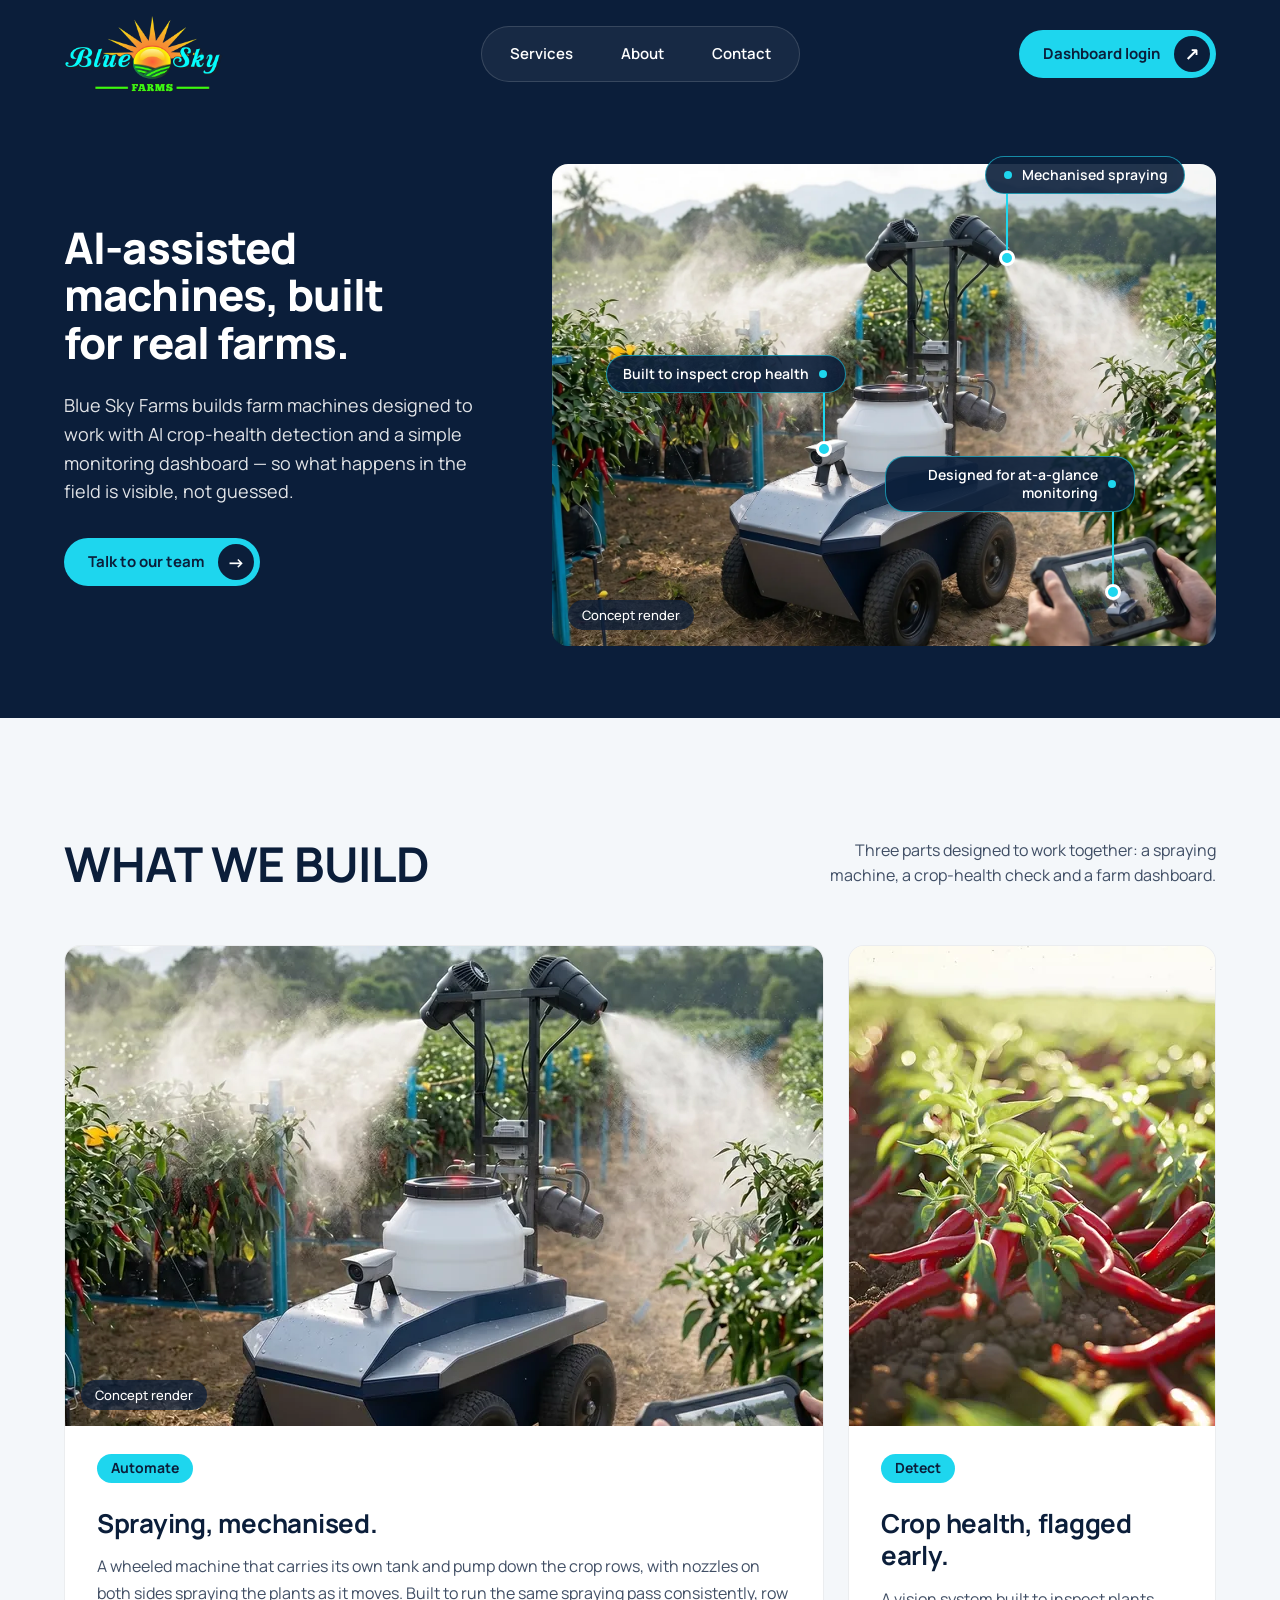
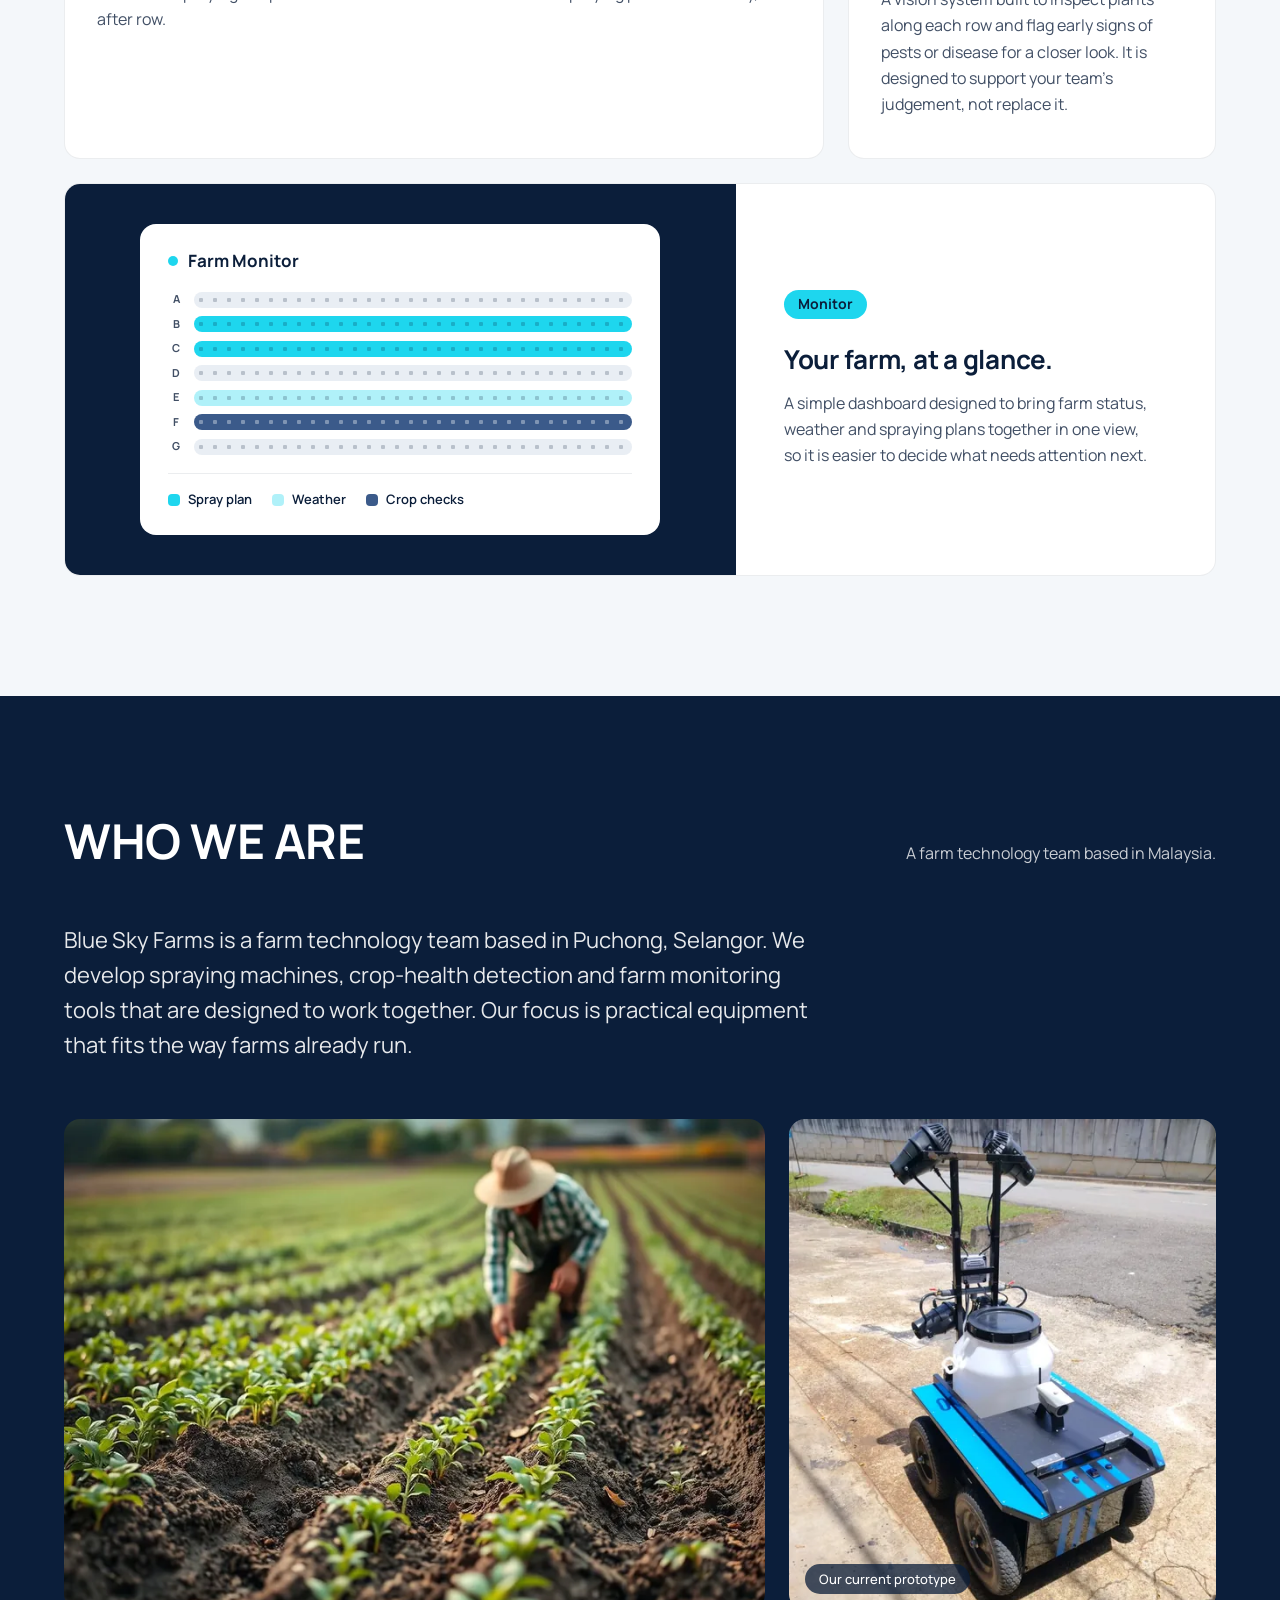
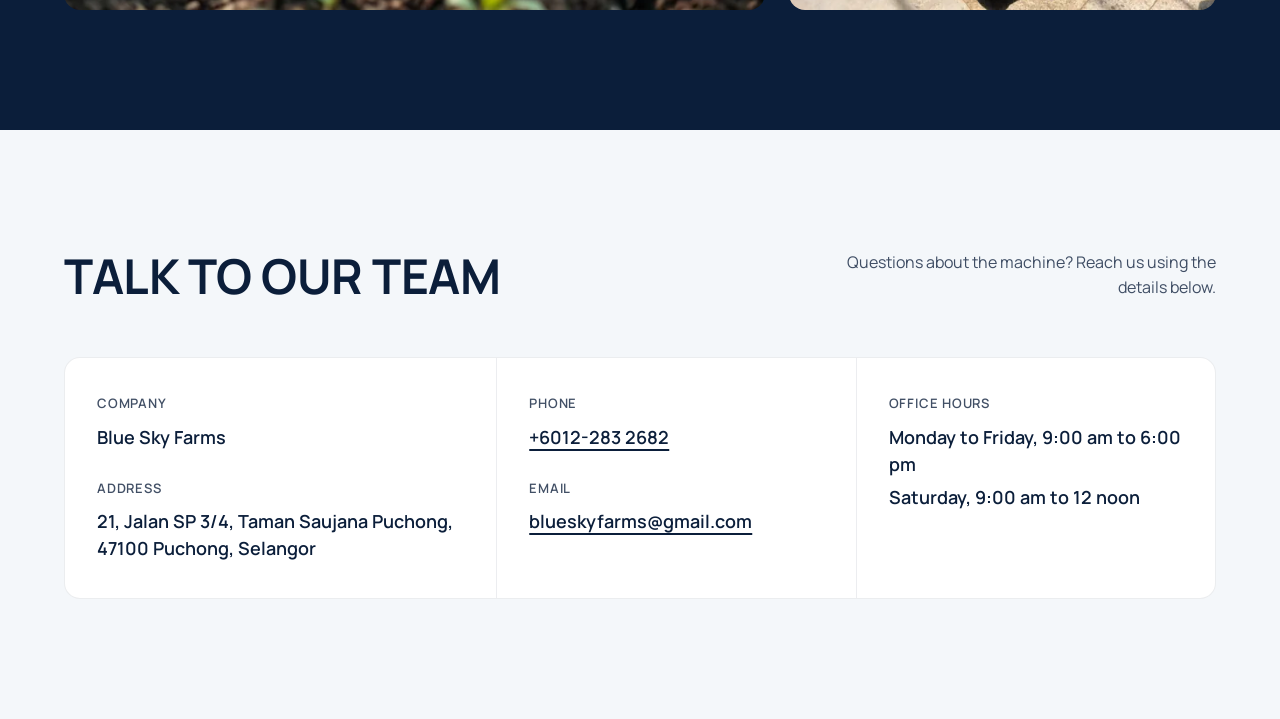
==== index.html @ a6cf4df2 "Blue Sky Farms landing page: public launch build (PRD v2.2) Plain HTML + CSS site with the wheeled-m" ====
<!DOCTYPE html>
<html lang="en">
<head>
  <meta charset="utf-8">
  <meta name="viewport" content="width=device-width, initial-scale=1">
  <title>Blue Sky Farms — AI-assisted machines, built for real farms</title>
  <meta name="description" content="Blue Sky Farms builds AI-assisted spraying machines for farms, designed to work with crop-health detection and a simple monitoring dashboard.">

  <!-- Share preview (Open Graph) -->
  <meta property="og:type" content="website">
  <meta property="og:site_name" content="Blue Sky Farms">
  <meta property="og:title" content="Blue Sky Farms — AI-assisted machines, built for real farms">
  <meta property="og:description" content="Blue Sky Farms builds AI-assisted spraying machines for farms, designed to work with crop-health detection and a simple monitoring dashboard.">
  <meta property="og:url" content="https://blueskyfarm.site/">
  <meta property="og:image" content="https://blueskyfarm.site/assets/og-image.jpg">
  <meta property="og:image:width" content="1200">
  <meta property="og:image:height" content="630">
  <meta property="og:image:alt" content="Concept render of the Blue Sky Farms wheeled sprayer misting rows of chilli plants">
  <meta name="twitter:card" content="summary_large_image">

  <!-- Favicon: the logo's sun mark -->
  <link rel="icon" href="assets/favicon.ico" sizes="any">
  <link rel="icon" href="assets/favicon-48.png" type="image/png" sizes="48x48">
  <link rel="apple-touch-icon" href="assets/apple-touch-icon.png">

  <link rel="preconnect" href="https://fonts.googleapis.com">
  <link rel="preconnect" href="https://fonts.gstatic.com" crossorigin>
  <link rel="stylesheet" href="https://fonts.googleapis.com/css2?family=Manrope:wght@400;500;600;700;800&amp;display=swap">
  <link rel="stylesheet" href="styles.css">
</head>
<body>

  <!-- M1: Navigation -->
  <header class="band band--navy site-header">
    <nav class="canvas nav" aria-label="Main">
      <img class="nav__logo" src="assets/logo.png" alt="Blue Sky Farms" width="490" height="240">
      <ul class="nav__links">
        <li><a class="nav__link" href="#services">Services</a></li>
        <li><a class="nav__link" href="#about">About</a></li>
        <li><a class="nav__link" href="#contact">Contact</a></li>
      </ul>
      <a class="cta" href="https://edu-farm-theta.vercel.app/login" target="_blank" rel="noopener">Dashboard login <span class="cta__arrow" aria-hidden="true">↗</span></a>
    </nav>
  </header>

  <main>

    <!-- M2: Hero -->
    <section class="band band--navy hero" id="hero" aria-labelledby="hero-title">
      <div class="canvas hero__grid">
        <div class="hero__copy">
          <h1 class="hero__title" id="hero-title">AI-assisted machines, built for real farms.</h1>
          <p class="hero__sub">Blue Sky Farms builds farm machines designed to work with AI crop-health detection and a simple monitoring dashboard — so what happens in the field is visible, not guessed.</p>
          <a class="cta" href="#contact">Talk to our team <span class="cta__arrow" aria-hidden="true">→</span></a>
        </div>

        <figure class="hero__media">
          <div class="hero__frame">
            <img class="hero__image" src="assets/hero.webp" alt="Concept render of our wheeled sprayer misting rows of chilli plants, watched on a handheld tablet" width="1600" height="1161">
            <ul class="hotspots">
              <li class="hotspot hotspot--spray"><span class="hotspot__dot" aria-hidden="true"></span><span class="hotspot__line" aria-hidden="true"></span><span class="hotspot__label">Mechanised spraying</span></li>
              <li class="hotspot hotspot--camera hotspot--end"><span class="hotspot__dot" aria-hidden="true"></span><span class="hotspot__line" aria-hidden="true"></span><span class="hotspot__label">Built to inspect crop health</span></li>
              <li class="hotspot hotspot--tablet hotspot--end"><span class="hotspot__dot" aria-hidden="true"></span><span class="hotspot__line" aria-hidden="true"></span><span class="hotspot__label">Designed for at-a-glance monitoring</span></li>
            </ul>
          </div>
          <figcaption class="tag hero__caption">Concept render</figcaption>
        </figure>
      </div>
    </section>

    <!-- M3: Services -->
    <section class="band band--light section" id="services" aria-labelledby="services-title">
      <div class="canvas">
        <div class="section__head">
          <h2 class="section__title" id="services-title">What we build</h2>
          <p class="section__desc">Three parts designed to work together: a spraying machine, a crop-health check and a farm dashboard.</p>
        </div>

        <ul class="pillars">
          <li class="pillar pillar--wide">
            <div class="pillar__media">
              <img src="assets/svc-automate.webp" alt="Concept render of the sprayer's fan misters spraying both sides of a chilli row" width="866" height="480">
              <p class="tag media__tag">Concept render</p>
            </div>
            <div class="pillar__text">
              <h3 class="pillar__name">Automate</h3>
              <p class="pillar__line">Spraying, mechanised.</p>
              <p class="pillar__body">A wheeled machine that carries its own tank and pump down the crop rows, with nozzles on both sides spraying the plants as it moves. Built to run the same spraying pass consistently, row after row.</p>
            </div>
          </li>
          <li class="pillar">
            <div class="pillar__media">
              <img src="assets/svc-detect.webp" alt="Ripe red chillies on plants in the field" width="420" height="480">
            </div>
            <div class="pillar__text">
              <h3 class="pillar__name">Detect</h3>
              <p class="pillar__line">Crop health, flagged early.</p>
              <p class="pillar__body">A vision system built to inspect plants along each row and flag early signs of pests or disease for a closer look. It is designed to support your team's judgement, not replace it.</p>
            </div>
          </li>
          <li class="pillar pillar--full">
            <div class="pillar__media pillar__media--monitor" role="img" aria-label="Farm Monitor field map illustration: crop rows marked for spray plan, weather and crop checks">
              <div class="field" aria-hidden="true">
                <p class="field__title">Farm Monitor</p>
                <ul class="field__rows">
                  <li class="field__row"><span class="field__letter">A</span><span class="field__bed"></span></li>
                  <li class="field__row field__row--spray"><span class="field__letter">B</span><span class="field__bed"></span></li>
                  <li class="field__row field__row--spray"><span class="field__letter">C</span><span class="field__bed"></span></li>
                  <li class="field__row"><span class="field__letter">D</span><span class="field__bed"></span></li>
                  <li class="field__row field__row--weather"><span class="field__letter">E</span><span class="field__bed"></span></li>
                  <li class="field__row field__row--checks"><span class="field__letter">F</span><span class="field__bed"></span></li>
                  <li class="field__row"><span class="field__letter">G</span><span class="field__bed"></span></li>
                </ul>
                <ul class="field__legend">
                  <li class="field__key field__key--spray">Spray plan</li>
                  <li class="field__key field__key--weather">Weather</li>
                  <li class="field__key field__key--checks">Crop checks</li>
                </ul>
              </div>
            </div>
            <div class="pillar__text">
              <h3 class="pillar__name">Monitor</h3>
              <p class="pillar__line">Your farm, at a glance.</p>
              <p class="pillar__body">A simple dashboard designed to bring farm status, weather and spraying plans together in one view, so it is easier to decide what needs attention next.</p>
            </div>
          </li>
        </ul>

        <!-- M10: Video row. Stays hidden until Farmotic's written OK (PRD §9) -->
        <section class="inaction" id="in-action" aria-labelledby="in-action-title" hidden>
          <div class="inaction__text">
            <h2 class="inaction__title" id="in-action-title">See it in action</h2>
            <p class="inaction__desc">Our machine at work in the field.</p>
            <p class="inaction__credit">Footage: Blue Sky Farms × Farmotic</p>
          </div>
          <div class="inaction__media">
            <video class="inaction__video" autoplay muted loop playsinline preload="metadata" poster="assets/in-action-poster.webp" width="720" height="900" aria-label="Our wheeled sprayer driving down a ginger row under shade netting, misters running">
              <source src="assets/in-action.mp4" type="video/mp4">
            </video>
            <img class="inaction__poster" src="assets/in-action-poster.webp" alt="Our wheeled sprayer in a ginger row under shade netting" width="720" height="900">
          </div>
        </section>
      </div>
    </section>

    <!-- M4: About -->
    <section class="band band--navy section" id="about" aria-labelledby="about-title">
      <div class="canvas">
        <div class="section__head">
          <h2 class="section__title" id="about-title">Who we are</h2>
          <p class="section__desc">A farm technology team based in Malaysia.</p>
        </div>

        <p class="about__body">Blue Sky Farms is a farm technology team based in Puchong, Selangor. We develop spraying machines, crop-health detection and farm monitoring tools that are designed to work together. Our focus is practical equipment that fits the way farms already run.</p>

        <div class="about__pair">
          <figure class="about__media">
            <img src="assets/about-field.webp" alt="Farmer tending young seedlings in a field" width="800" height="560">
          </figure>
          <figure class="about__media">
            <img src="assets/about-prototype.webp" alt="Our current prototype: a wheeled sprayer with a white tank, fan misters and a deck camera" width="488" height="560">
            <figcaption class="tag media__tag">Our current prototype</figcaption>
          </figure>
        </div>
      </div>
    </section>

    <!-- M5: Contact (also the footer) -->
    <section class="band band--light section" id="contact" aria-labelledby="contact-title">
      <div class="canvas">
        <div class="section__head">
          <h2 class="section__title" id="contact-title">Talk to our team</h2>
          <p class="section__desc">Questions about the machine? Reach us using the details below.</p>
        </div>

        <address class="contact">
          <div class="contact__group">
            <div class="contact__item">
              <p class="contact__label">Company</p>
              <p class="contact__value">Blue Sky Farms</p>
            </div>
            <div class="contact__item">
              <p class="contact__label">Address</p>
              <p class="contact__value">21, Jalan SP 3/4, Taman Saujana Puchong, 47100 Puchong, Selangor</p>
            </div>
          </div>
          <div class="contact__group">
            <div class="contact__item">
              <p class="contact__label">Phone</p>
              <p class="contact__value"><a class="contact__link" href="tel:+60122832682">+6012-283 2682</a></p>
            </div>
            <div class="contact__item">
              <p class="contact__label">Email</p>
              <p class="contact__value"><a class="contact__link" href="mailto:blueskyfarms@gmail.com">blueskyfarms@gmail.com</a></p>
            </div>
          </div>
          <div class="contact__group">
            <div class="contact__item">
              <p class="contact__label">Office hours</p>
              <p class="contact__value">Monday to Friday, 9:00 am to 6:00 pm</p>
              <p class="contact__value">Saturday, 9:00 am to 12 noon</p>
            </div>
          </div>
        </address>
      </div>
    </section>

  </main>

</body>
</html>
---- styles.css ----
/* ---------- Tokens (PRD §4.4) ---------- */
:root {
  --navy: #0B1E3A;
  --accent: #1ED6EE;   /* fills, labels, CTA background only; never text on white */
  --light: #F4F7FA;
  --white: #FFFFFF;

  --canvas: 1440px;
  --gutter: 64px;
  --radius: 16px;
  --pill: 999px;

  --font: "Manrope", system-ui, sans-serif;
}

/* ---------- Base + canvas (M7: 1440 design, fluid below) ---------- */
*,
*::before,
*::after {
  box-sizing: border-box;
}

html {
  scroll-behavior: smooth;
}

body {
  margin: 0;
  background: var(--navy);
  color: var(--navy);
  font-family: var(--font);
  font-size: 16px;
  line-height: 1.5;
}

img {
  display: block;
}

/* Bands span the full window; .canvas holds content at 1440 */
.band {
  width: 100%;
}

.band--navy {
  background: var(--navy);
  color: var(--white);
}

.band--light {
  background: var(--light);
  color: var(--navy);
}

.canvas {
  width: 100%;
  max-width: var(--canvas);
  margin: 0 auto;
  padding: 0 var(--gutter);
}

:focus-visible {
  outline: 2px solid var(--accent);
  outline-offset: 3px;
}

/* ---------- M1: Navigation ---------- */
.nav {
  display: grid;
  grid-template-columns: 1fr auto 1fr;
  align-items: center;
  height: 108px;
}

.nav__logo {
  width: auto;
  height: 78px;
}

.nav .cta {
  justify-self: end;
}

.nav__links {
  display: flex;
  gap: 4px;
  margin: 0;
  padding: 6px;
  list-style: none;
  border: 1px solid rgba(255, 255, 255, 0.14);
  border-radius: var(--pill);
  background: rgba(255, 255, 255, 0.05);
}

.nav__link {
  display: block;
  padding: 10px 22px;
  border-radius: var(--pill);
  color: var(--white);
  font-size: 15px;
  font-weight: 600;
  text-decoration: none;
  text-underline-offset: 6px;
  text-decoration-thickness: 2px;
}

.nav__link:hover {
  background: rgba(255, 255, 255, 0.1);
  text-decoration-line: underline;
}

/* Pill CTA with arrow (shared by nav and hero) */
.cta {
  display: inline-flex;
  align-items: center;
  gap: 14px;
  padding: 6px 6px 6px 24px;
  border-radius: var(--pill);
  background: var(--accent);
  color: var(--navy);
  font-size: 15px;
  font-weight: 700;
  text-decoration: none;
}

.cta__arrow {
  display: grid;
  place-items: center;
  width: 36px;
  height: 36px;
  border-radius: var(--pill);
  background: var(--navy);
  color: var(--white);
  font-size: 18px;
  line-height: 1;
}

.cta:hover {
  background: var(--white);
}

/* ---------- M2: Hero ---------- */
.hero {
  padding: 56px 0 72px;
}

.hero__grid {
  display: grid;
  grid-template-columns: minmax(300px, 440px) minmax(0, 1fr);
  gap: 48px;
  align-items: center;
}

.hero__copy {
  max-width: 440px;
}

.hero__title {
  margin: 0;
  color: var(--white);
  font-size: clamp(36px, 3.4vw, 48px);
  font-weight: 800;
  line-height: 1.1;
  letter-spacing: -0.02em;
  text-wrap: balance;
}

.hero__sub {
  margin: 24px 0 32px;
  color: rgba(255, 255, 255, 0.88);
  font-size: 18px;
  line-height: 1.6;
}

.hero__media {
  position: relative;
  margin: 0;
}

/* The frame has the image's exact ratio, so hotspot percentages map onto
   the same point of the render at every width. */
.hero__frame {
  position: relative;
  aspect-ratio: 1600 / 1161;
  border-radius: var(--radius);
  background: var(--navy);
}

.hero__image {
  width: 100%;
  height: 100%;
  border-radius: var(--radius);
  object-fit: cover;
}

.hero__caption {
  position: absolute;
  bottom: 16px;
  left: 16px;
}

/* Callout labels. Each .hotspot box sits exactly on its part (percent of the
   frame); the line runs up from the dot and the label sits on top of it.
   Positions are tied to the current assets/hero.webp crop (BSF_prototype_image2.png
   cropped to 2304x1672). If the image or crop changes, re-measure them. */
.hotspots {
  margin: 0;
  padding: 0;
  list-style: none;
}

.hotspot {
  position: absolute;
  width: 0;
  height: 0;
  --len: 56px;
}

.hotspot--spray  { left: 68.5%; top: 19.6%; --len: 64px; }   /* right fan mister outlet */
.hotspot--camera { left: 41%;   top: 59.1%; }                /* deck camera */
.hotspot--tablet { left: 84.5%; top: 88.9%; --len: 80px; }   /* tablet in hand */

.hotspot__dot {
  position: absolute;
  top: -8px;
  left: -8px;
  width: 16px;
  height: 16px;
  border: 3px solid var(--white);
  border-radius: var(--pill);
  background: var(--accent);
}

.hotspot__line {
  position: absolute;
  bottom: 8px;
  left: -1px;
  width: 2px;
  height: calc(var(--len) - 8px);
  background: var(--accent);
}

.hotspot__label {
  position: absolute;
  bottom: var(--len);
  left: -22px;
  display: flex;
  align-items: center;
  gap: 10px;
  width: max-content;
  max-width: 250px;
  padding: 9px 16px 9px 18px;
  border: 1px solid rgba(30, 214, 238, 0.6);
  border-radius: 20px;
  background: rgba(11, 30, 58, 0.9);
  color: var(--white);
  font-size: 14px;
  font-weight: 600;
  line-height: 1.3;
}

.hotspot__label::before {   /* marker lines up with the connector */
  content: "";
  flex: none;
  width: 8px;
  height: 8px;
  border-radius: var(--pill);
  background: var(--accent);
}

/* Labels that sit to the left of their dot */
.hotspot--end .hotspot__label {
  left: auto;
  right: -22px;
  flex-direction: row-reverse;
  padding: 9px 18px 9px 16px;
  text-align: right;
}

/* Fluid range: below 1100px the two columns get too narrow for the labels,
   so the copy sits above a full-width image. (Mobile, <= 900px, is step 5.) */
@media (max-width: 1100px) {
  .hero__grid {
    grid-template-columns: minmax(0, 1fr);
    gap: 40px;
  }

  .hero__copy {
    max-width: 640px;
  }
}

/* "Concept render" tag: shared by the hero and every image showing the machine */
.tag {
  margin: 0;
  padding: 6px 14px;
  border-radius: var(--pill);
  background: rgba(11, 30, 58, 0.75);
  color: var(--white);
  font-size: 13px;
  font-weight: 500;
  line-height: 1.4;
}

.media__tag {
  position: absolute;
  bottom: 16px;
  left: 16px;
}

/* ---------- Section heading row (Paulvante rhythm) ---------- */
.section {
  padding: 120px 0;
}

.section__head {
  display: flex;
  align-items: flex-end;
  justify-content: space-between;
  gap: 64px;
  margin-bottom: 56px;
}

.section__title {
  margin: 0;
  font-size: 48px;
  font-weight: 700;
  line-height: 1.05;
  letter-spacing: -0.01em;
  text-transform: uppercase;
}

.section__desc {
  max-width: 400px;
  margin: 0;
  color: rgba(11, 30, 58, 0.78);
  font-size: 16px;
  line-height: 1.6;
  text-align: right;
}

/* ---------- M3: Services ---------- */
/* Bento (v1.3 §4.7): row 1 = Automate (2 of 3 columns) + Detect;
   row 2 = Monitor across the full width, schematic beside the text. */
.pillars {
  display: grid;
  grid-template-columns: repeat(3, minmax(0, 1fr));
  gap: 24px;
  margin: 0;
  padding: 0;
  list-style: none;
}

.pillar {
  display: flex;
  flex-direction: column;
  overflow: hidden;         /* media takes the card's top corners */
  border: 1px solid rgba(11, 30, 58, 0.08);
  border-radius: var(--radius);
  background: var(--white);
}

.pillar--wide {
  grid-column: span 2;
}

.pillar--full {
  grid-column: 1 / -1;
  display: grid;
  grid-template-columns: minmax(0, 7fr) minmax(0, 5fr);
}

.pillar__media {
  position: relative;
  height: 480px;
}

.pillar__media img {
  width: 100%;
  height: 100%;
  object-fit: cover;
}

.pillar__text {
  padding: 28px 32px 40px;
}

.pillar--full .pillar__text {
  align-self: center;
  max-width: 460px;
  padding: 48px;
}

/* ---------- Field-map schematic (v1.3 §4.6) ----------
   Top-down view of crop rows. Words: the title and the three legend labels
   only; row labels are letters. Colours: shades of accent and navy only. */
.pillar__media--monitor {
  display: grid;
  place-items: center;
  height: auto;
  min-height: 360px;
  padding: 40px;
  background: var(--navy);
}

.field {
  --spray: var(--accent);
  --weather: rgba(30, 214, 238, 0.35);
  --checks: #3B5A8A;           /* lighter shade of --navy */
  --bed: #E9EEF4;
  width: 100%;
  max-width: 520px;
  padding: 24px 28px 26px;
  border-radius: var(--radius);
  background: var(--white);
  color: var(--navy);
}

.field__title {
  display: flex;
  align-items: center;
  gap: 10px;
  margin: 0 0 18px;
  font-size: 17px;
  font-weight: 700;
}

.field__title::before {
  content: "";
  width: 10px;
  height: 10px;
  border-radius: var(--pill);
  background: var(--accent);
}

.field__rows {
  display: grid;
  gap: 8px;
  margin: 0;
  padding: 0;
  list-style: none;
}

.field__row {
  display: grid;
  grid-template-columns: 16px 1fr;
  align-items: center;
  gap: 10px;
}

.field__letter {
  color: rgba(11, 30, 58, 0.78);
  font-size: 11px;
  font-weight: 700;
  text-align: center;
}

/* A bed: a row of plants seen from above (dot texture), tinted by its legend colour */
.field__bed {
  height: 16px;
  border-radius: var(--pill);
  background:
    radial-gradient(circle, rgba(11, 30, 58, 0.22) 2px, transparent 2.5px) 0 50% / 14px 14px repeat-x,
    var(--bed);
}

.field__row--spray   .field__bed { background-color: var(--spray); }
.field__row--weather .field__bed { background-color: var(--weather); }
.field__row--checks  .field__bed { background-color: var(--checks); }
.field__row--checks  .field__bed { background-image: radial-gradient(circle, rgba(255, 255, 255, 0.35) 2px, transparent 2.5px); }

.field__legend {
  display: flex;
  flex-wrap: wrap;
  gap: 8px 20px;
  margin: 18px 0 0;
  padding: 16px 0 0;
  border-top: 1px solid rgba(11, 30, 58, 0.08);
  list-style: none;
  font-size: 13px;
  font-weight: 600;
}

.field__key {
  display: flex;
  align-items: center;
  gap: 8px;
}

.field__key::before {
  content: "";
  width: 12px;
  height: 12px;
  border-radius: 4px;
}

.field__key--spray::before   { background: var(--spray); }
.field__key--weather::before { background: var(--weather); }
.field__key--checks::before  { background: var(--checks); }

.pillar__name {             /* accent fill, navy text: never accent text on white */
  display: inline-block;
  margin: 0;
  padding: 6px 14px;
  border-radius: var(--pill);
  background: var(--accent);
  color: var(--navy);
  font-size: 14px;
  font-weight: 700;
  line-height: 1.2;
}

.pillar__line {
  margin: 24px 0 14px;
  color: var(--navy);
  font-size: 26px;
  font-weight: 700;
  line-height: 1.25;
  letter-spacing: -0.01em;
}

.pillar__body {
  margin: 0;
  color: rgba(11, 30, 58, 0.78);
  font-size: 16px;
  line-height: 1.65;
}

/* Section heading row on a navy band */
.band--navy .section__desc {
  color: rgba(255, 255, 255, 0.78);
}

/* ---------- M10: Video row (last row of the Services band) ----------
   The wrapper ships with the hidden attribute until Farmotic's written OK. */
[hidden] {
  display: none !important;
}

.inaction {
  display: grid;
  grid-template-columns: minmax(0, 5fr) minmax(0, 7fr);   /* mirrors the Monitor row */
  align-items: center;
  overflow: hidden;
  margin-top: 24px;
  border: 1px solid rgba(11, 30, 58, 0.08);
  border-radius: var(--radius);
  background: var(--white);
}

.inaction__text {
  max-width: 460px;
  padding: 48px;
}

.inaction__title {
  margin: 0;
  color: var(--navy);
  font-size: 36px;
  font-weight: 700;
  line-height: 1.1;
  letter-spacing: -0.01em;
  text-transform: uppercase;
}

.inaction__desc {
  margin: 16px 0 0;
  color: rgba(11, 30, 58, 0.78);
  font-size: 18px;
  line-height: 1.6;
}

.inaction__credit {
  margin: 12px 0 0;
  color: rgba(11, 30, 58, 0.78);
  font-size: 14px;
}

.inaction__media {
  display: grid;
  place-items: center;
  align-self: stretch;
  padding: 40px;
  background: var(--navy);
}

.inaction__video,
.inaction__poster {
  display: block;
  width: 100%;
  max-width: 360px;
  height: auto;
  aspect-ratio: 4 / 5;
  border-radius: var(--radius);
  object-fit: cover;
  background: var(--navy);
}

.inaction__poster {
  display: none;
}

/* Reduced motion: no moving video, show the still instead */
@media (prefers-reduced-motion: reduce) {
  .inaction__video  { display: none; }
  .inaction__poster { display: block; }
}

/* ---------- M4: About ---------- */
.about__body {
  max-width: 760px;
  margin: 0 0 56px;
  color: rgba(255, 255, 255, 0.9);
  font-size: 22px;
  line-height: 1.6;
}

.about__pair {
  display: grid;
  grid-template-columns: 800fr 488fr;
  gap: 24px;
}

.about__media {
  position: relative;
  margin: 0;
}

.about__media img {
  width: 100%;
  height: auto;
  aspect-ratio: auto 800 / 560;
  border-radius: var(--radius);
  object-fit: cover;
}

/* ---------- M5: Contact (also the footer) ---------- */
.contact {
  display: grid;
  grid-template-columns: minmax(0, 1.2fr) minmax(0, 1fr) minmax(0, 1fr);
  margin: 0;
  border: 1px solid rgba(11, 30, 58, 0.08);
  border-radius: var(--radius);
  background: var(--white);
  font-style: normal;
}

.contact__group {
  display: grid;
  align-content: start;
  gap: 28px;
  padding: 36px 32px;
}

.contact__group + .contact__group {
  border-left: 1px solid rgba(11, 30, 58, 0.08);
}

.contact__label {
  margin: 0 0 10px;
  color: rgba(11, 30, 58, 0.78);
  font-size: 13px;
  font-weight: 600;
  letter-spacing: 0.06em;
  text-transform: uppercase;
}

.contact__value {
  margin: 0;
  color: var(--navy);
  font-size: 18px;
  font-weight: 600;
  line-height: 1.5;
}

.contact__value + .contact__value {
  margin-top: 6px;
}

/* Always underlined so they read as links; no hover change (S1).
   Navy, not cyan: cyan is too faint on the light band. */
.contact__link {
  color: var(--navy);
  text-decoration: underline;
  text-decoration-color: var(--navy);
  text-decoration-thickness: 2px;
  text-underline-offset: 5px;
}

/* The global cyan focus ring disappears on the light band, so use navy here */
.contact__link:focus-visible {
  outline: 2px solid var(--navy);
  outline-offset: 4px;
  border-radius: 4px;
}

/* ---------- S4: Scroll reveal ----------
   CSS only, progressive enhancement. Nav and hero are never animated.
   Without scroll-timeline support, or with reduced motion on, none of this
   applies and everything is simply visible. The range ends at "entry 100%",
   i.e. once an element is fully on screen it is at full opacity, so content
   at the bottom of the page can't get stuck mid-fade. */
@supports (animation-timeline: view()) {
  @media (prefers-reduced-motion: no-preference) {
    .section__head,
    .pillar,
    .about__body,
    .about__media,
    .inaction,
    .contact {
      animation: reveal linear both;
      animation-timeline: view();
      animation-range: entry 0% entry 100%;
    }

    @keyframes reveal {
      from {
        opacity: 0;
        transform: translateY(24px);
      }
      to {
        opacity: 1;
        transform: none;
      }
    }
  }
}

/* ---------- M7: Mobile (<= 900px): single column ---------- */
@media (max-width: 900px) {
  :root {
    --gutter: 20px;
  }

  /* Nav: logo and CTA only (no hamburger, no JS) */
  .nav {
    grid-template-columns: auto auto;
    justify-content: space-between;
    height: 80px;
  }

  .nav__logo {
    height: 56px;
  }

  .nav__links {
    display: none;
  }

  .cta {
    min-height: 48px;
    font-size: 16px;
  }

  /* Hero: image -> H1 / subhead / CTA -> the three labels as a plain list.
     The figure and frame dissolve (display: contents) so their children can
     be reordered alongside the copy. */
  .hero {
    padding: 8px 0 56px;
  }

  .hero__grid {
    display: flex;
    flex-direction: column;
    gap: 0;
  }

  .hero__media,
  .hero__frame {
    display: contents;
  }

  .hero__image {
    order: 1;
    height: auto;
    aspect-ratio: 1600 / 1161;
  }

  .hero__caption {
    order: 2;
    position: relative;
    bottom: auto;
    left: auto;
    align-self: flex-start;
    margin: -44px 0 0 12px;     /* sits over the image's bottom-left corner */
  }

  .hero__copy {
    order: 3;
    max-width: none;
    margin-top: 32px;
  }

  .hero__title {
    font-size: 34px;
  }

  .hero__sub {
    margin: 16px 0 28px;
  }

  .hotspots {
    order: 4;
    display: grid;
    gap: 10px;
    margin-top: 32px;
  }

  .hotspot,
  .hotspot--end {
    position: static;
    width: auto;
    height: auto;
  }

  .hotspot__dot,
  .hotspot__line {
    display: none;
  }

  .hotspot__label,
  .hotspot--end .hotspot__label {
    position: static;
    flex-direction: row;
    width: auto;
    max-width: none;
    padding: 12px 16px;
    border-radius: 12px;
    font-size: 16px;
    text-align: left;
  }

  /* Section heads stack */
  .section {
    padding: 64px 0;
  }

  .section__head {
    flex-direction: column;
    align-items: flex-start;
    gap: 12px;
    margin-bottom: 32px;
  }

  .section__title {
    font-size: 34px;
  }

  .section__desc {
    max-width: none;
    text-align: left;
  }

  /* Services: Automate, Detect, Monitor, then the video row */
  .pillars {
    grid-template-columns: minmax(0, 1fr);
    gap: 20px;
  }

  .pillar--wide {
    grid-column: auto;
  }

  .pillar--full {
    grid-template-columns: minmax(0, 1fr);
  }

  .pillar__media {
    height: 260px;
  }

  .pillar__media--monitor {
    height: auto;
    min-height: 0;
    padding: 24px 20px;
  }

  .field {
    padding: 20px;
  }

  .pillar__text,
  .pillar--full .pillar__text {
    max-width: none;
    padding: 24px 24px 32px;
  }

  .pillar__line {
    font-size: 22px;
  }

  .inaction {
    grid-template-columns: minmax(0, 1fr);
    margin-top: 20px;
  }

  .inaction__text {
    max-width: none;
    padding: 28px 24px;
  }

  .inaction__title {
    font-size: 28px;
  }

  .inaction__credit {
    font-size: 16px;
  }

  .inaction__media {
    padding: 24px 20px;
  }

  /* About: pair stacks */
  .about__body {
    margin-bottom: 32px;
    font-size: 18px;
  }

  .about__pair {
    grid-template-columns: minmax(0, 1fr);
    gap: 20px;
  }

  /* Contact: one column; links are full 44px+ tap targets */
  .contact {
    grid-template-columns: minmax(0, 1fr);
  }

  .contact__group {
    gap: 24px;
    padding: 28px 24px;
  }

  .contact__group + .contact__group {
    border-top: 1px solid rgba(11, 30, 58, 0.08);
    border-left: 0;
  }

  .contact__link {
    display: inline-flex;
    align-items: center;
    min-height: 44px;
  }
}
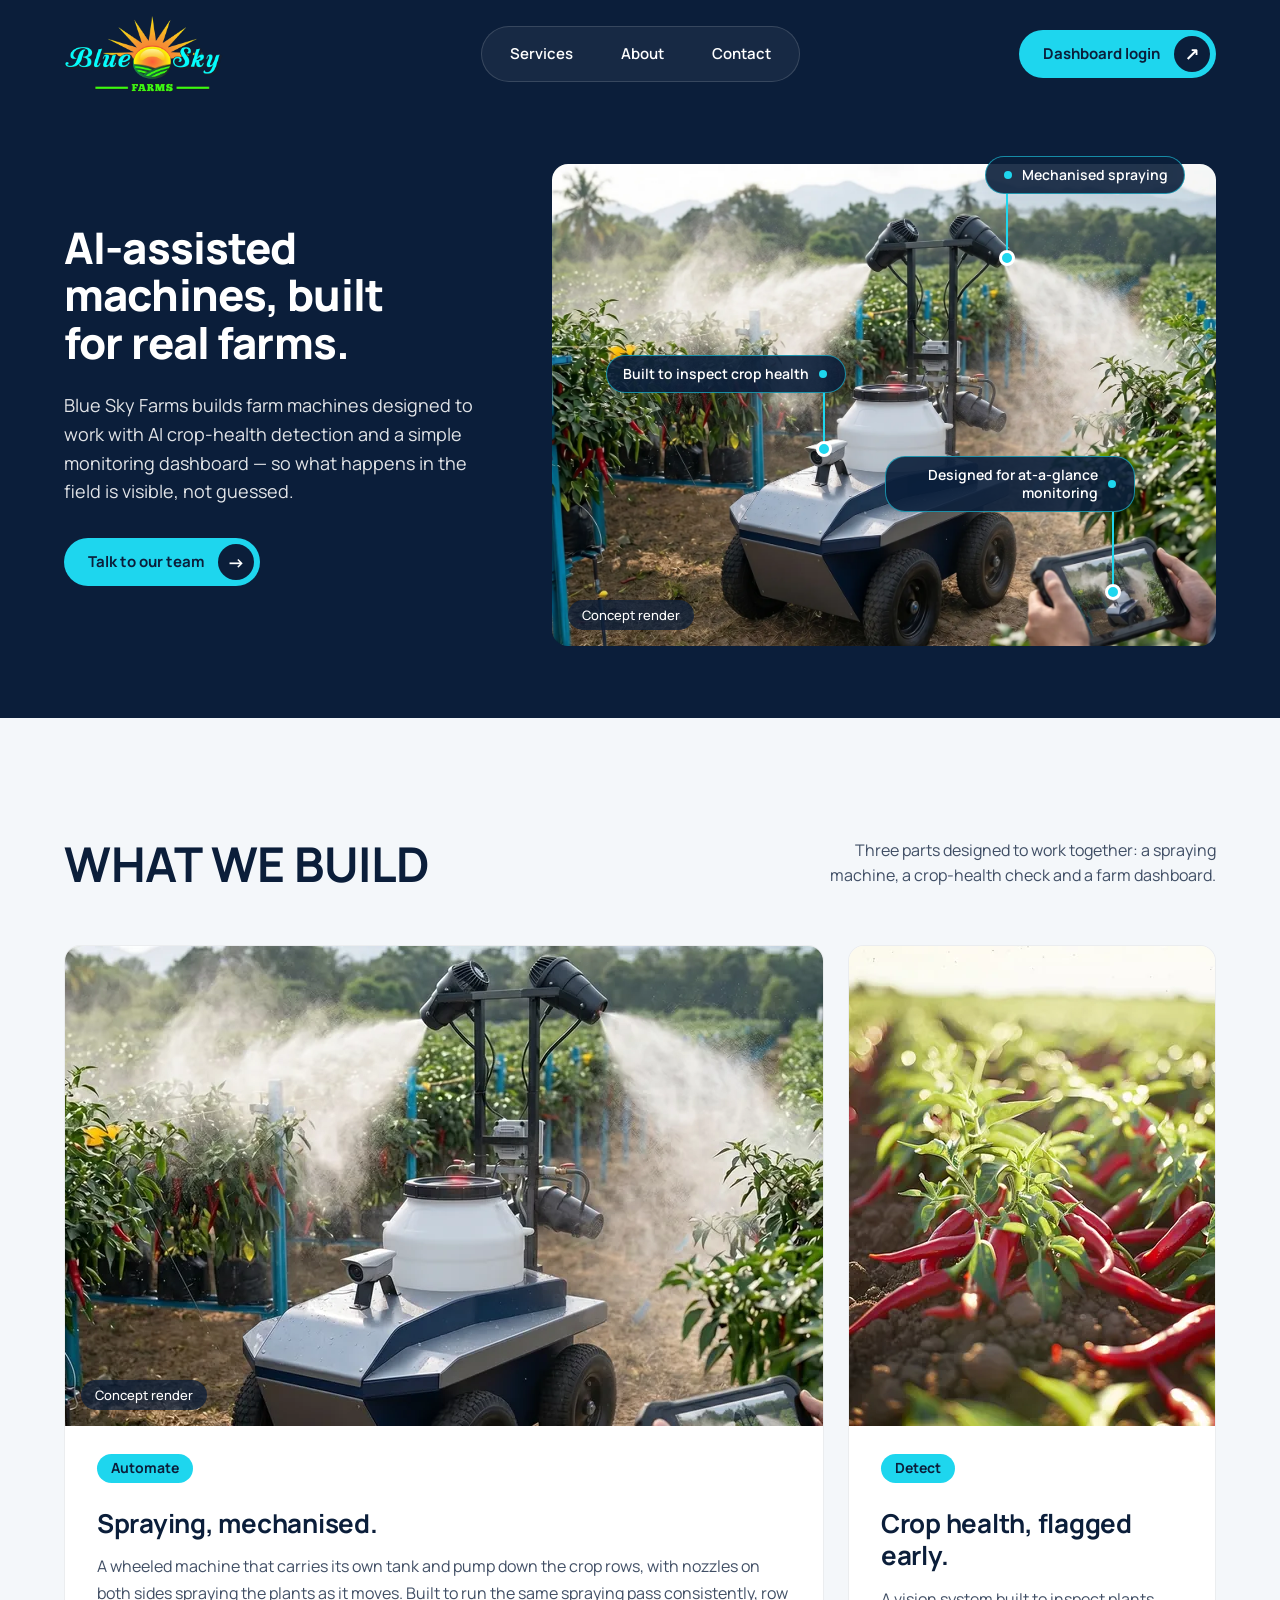
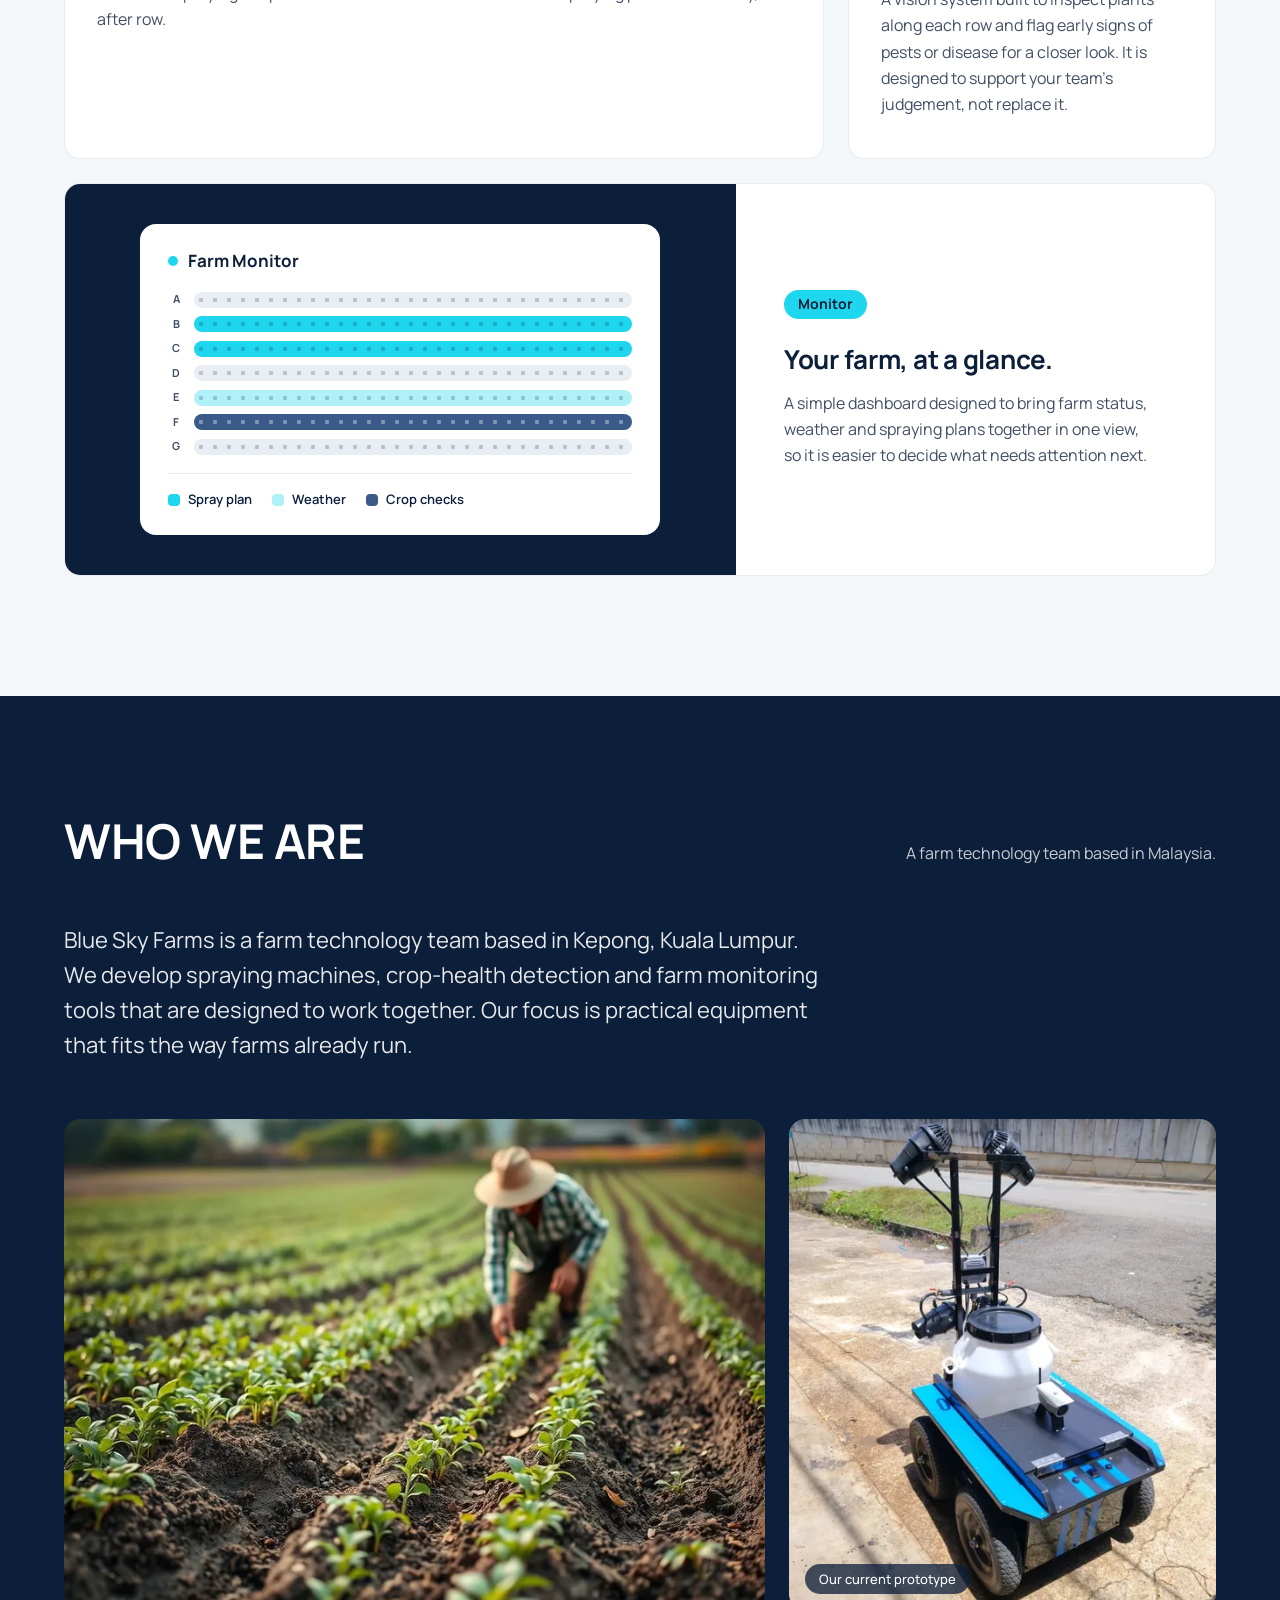
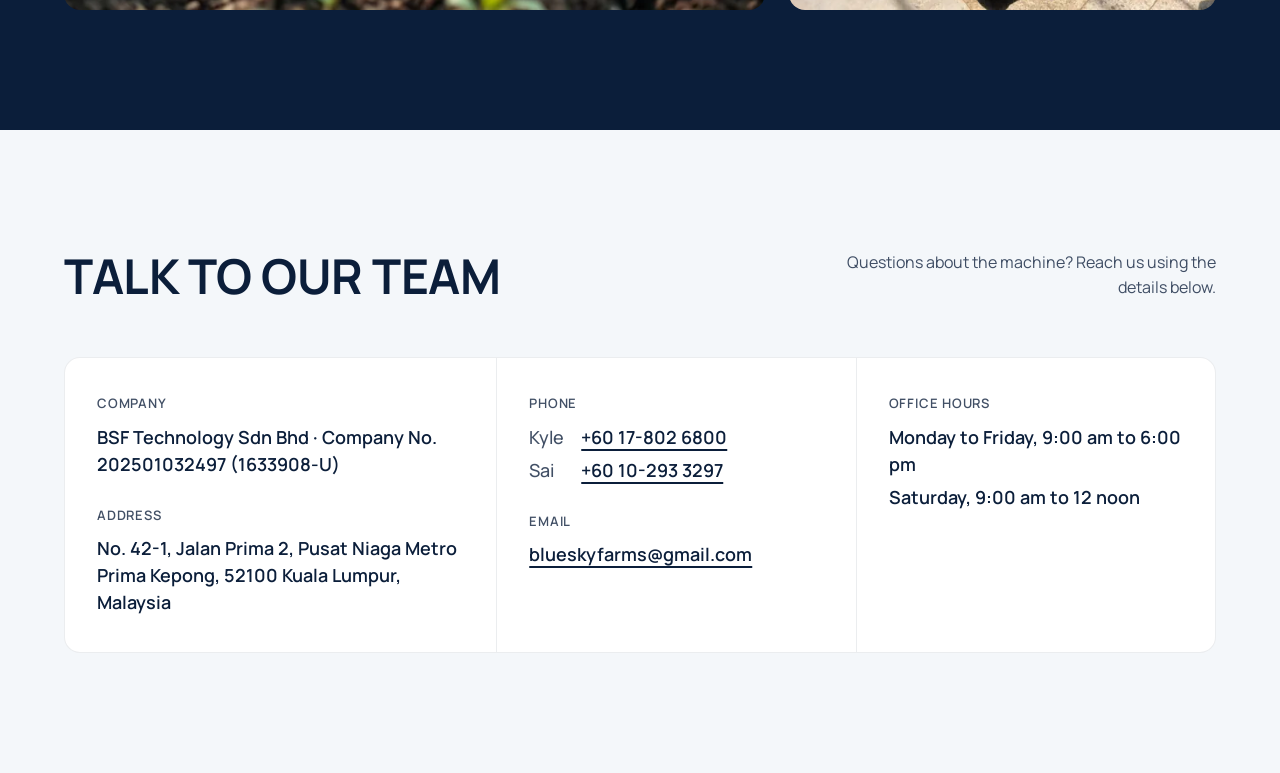
==== commit 3f7d94e8: "Update Contact to BSF Technology details; move location to Kepong - Company line with registration n" ====
--- a/index.html
+++ b/index.html
@@ -151,7 +151,7 @@
           <p class="section__desc">A farm technology team based in Malaysia.</p>
         </div>
 
-        <p class="about__body">Blue Sky Farms is a farm technology team based in Puchong, Selangor. We develop spraying machines, crop-health detection and farm monitoring tools that are designed to work together. Our focus is practical equipment that fits the way farms already run.</p>
+        <p class="about__body">Blue Sky Farms is a farm technology team based in Kepong, Kuala Lumpur. We develop spraying machines, crop-health detection and farm monitoring tools that are designed to work together. Our focus is practical equipment that fits the way farms already run.</p>
 
         <div class="about__pair">
           <figure class="about__media">
@@ -177,17 +177,18 @@
           <div class="contact__group">
             <div class="contact__item">
               <p class="contact__label">Company</p>
-              <p class="contact__value">Blue Sky Farms</p>
+              <p class="contact__value">BSF Technology Sdn Bhd · Company No. 202501032497 (1633908-U)</p>
             </div>
             <div class="contact__item">
               <p class="contact__label">Address</p>
-              <p class="contact__value">21, Jalan SP 3/4, Taman Saujana Puchong, 47100 Puchong, Selangor</p>
+              <p class="contact__value">No. 42-1, Jalan Prima 2, Pusat Niaga Metro Prima Kepong, 52100 Kuala Lumpur, Malaysia</p>
             </div>
           </div>
           <div class="contact__group">
             <div class="contact__item">
               <p class="contact__label">Phone</p>
-              <p class="contact__value"><a class="contact__link" href="tel:+60122832682">+6012-283 2682</a></p>
+              <p class="contact__value contact__person"><span class="contact__name">Kyle</span> <a class="contact__link" href="tel:+60178026800">+60 17-802 6800</a></p>
+              <p class="contact__value contact__person"><span class="contact__name">Sai</span> <a class="contact__link" href="tel:+60102933297">+60 10-293 3297</a></p>
             </div>
             <div class="contact__item">
               <p class="contact__label">Email</p>
--- a/styles.css
+++ b/styles.css
@@ -675,6 +675,19 @@
 
 .contact__value + .contact__value {
   margin-top: 6px;
+}
+
+/* Two named phone contacts: name column, then the number */
+.contact__person {
+  display: flex;
+  align-items: baseline;
+  gap: 12px;
+}
+
+.contact__name {
+  min-width: 40px;
+  color: rgba(11, 30, 58, 0.78);
+  font-weight: 500;
 }
 
 /* Always underlined so they read as links; no hover change (S1).
@@ -942,4 +955,12 @@
     align-items: center;
     min-height: 44px;
   }
-}
+
+  .contact__person {
+    align-items: center;
+  }
+
+  .contact__value + .contact__person {
+    margin-top: 0;
+  }
+}
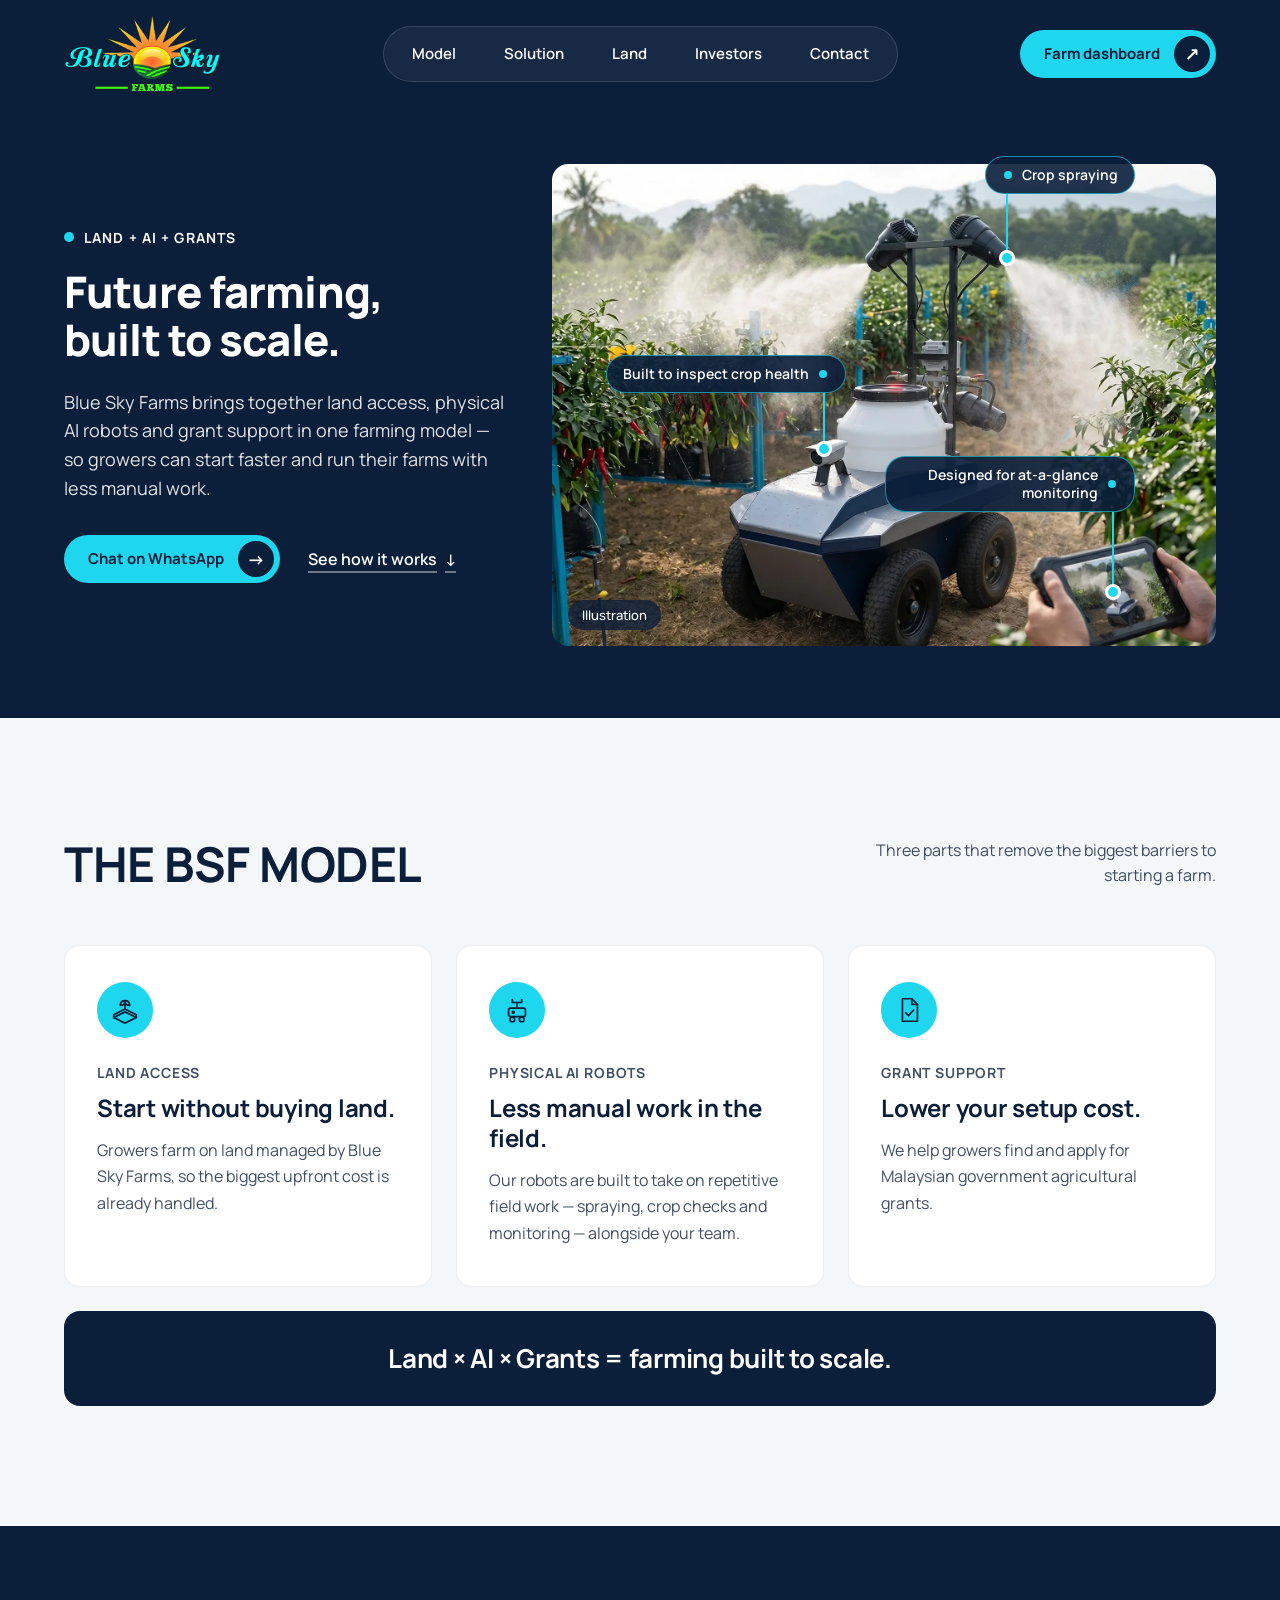
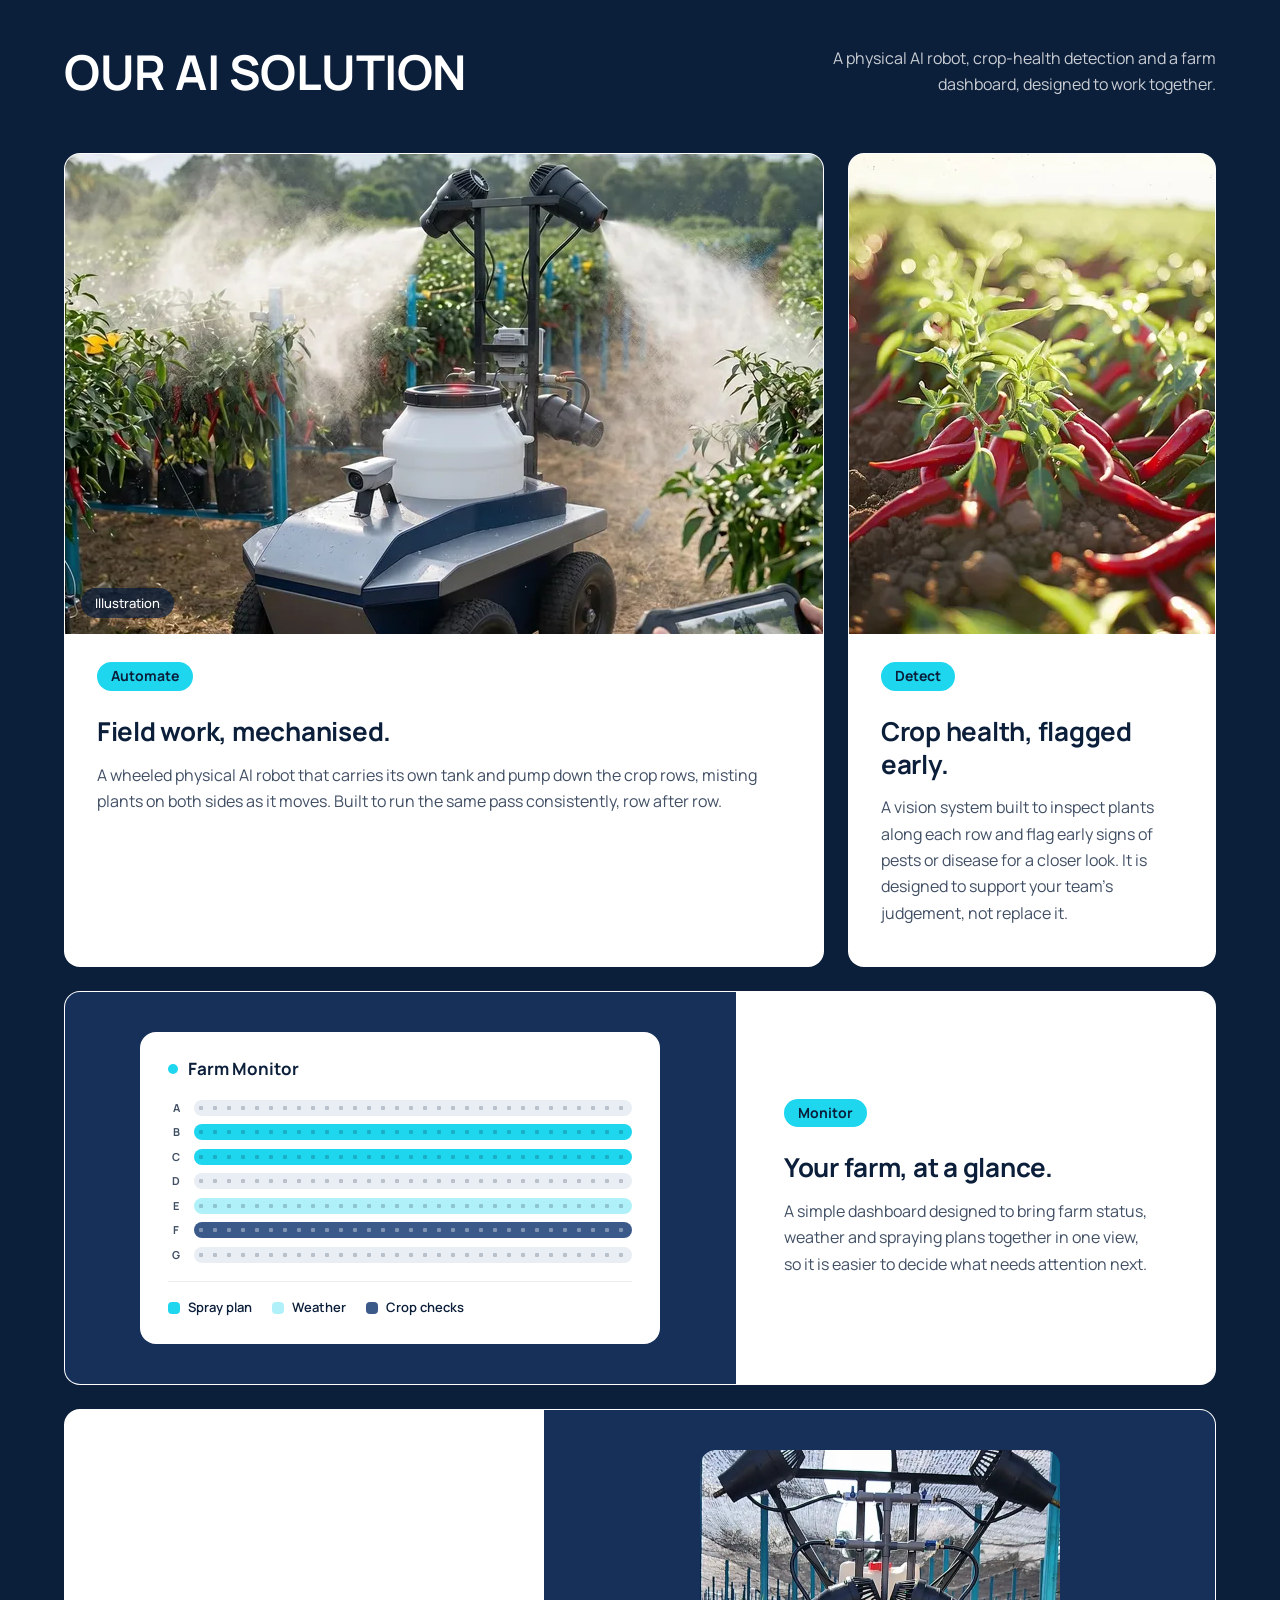
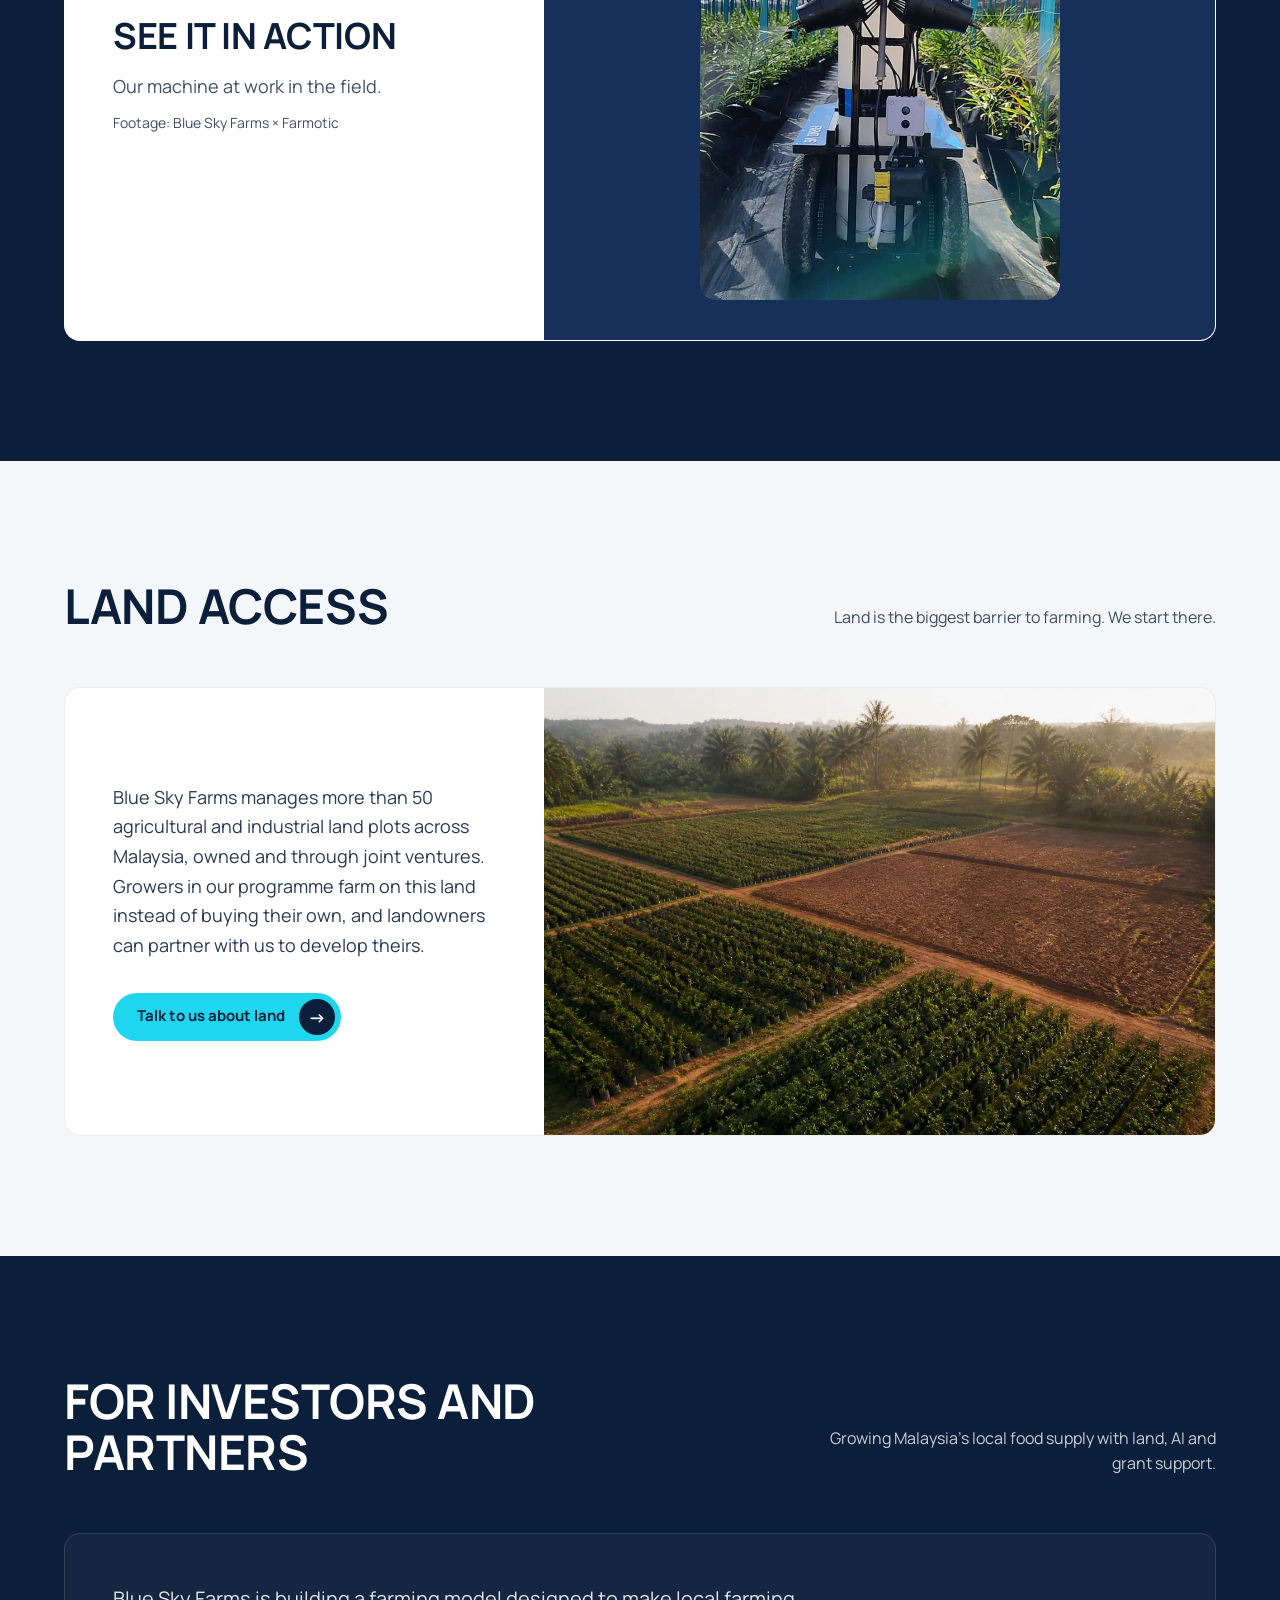
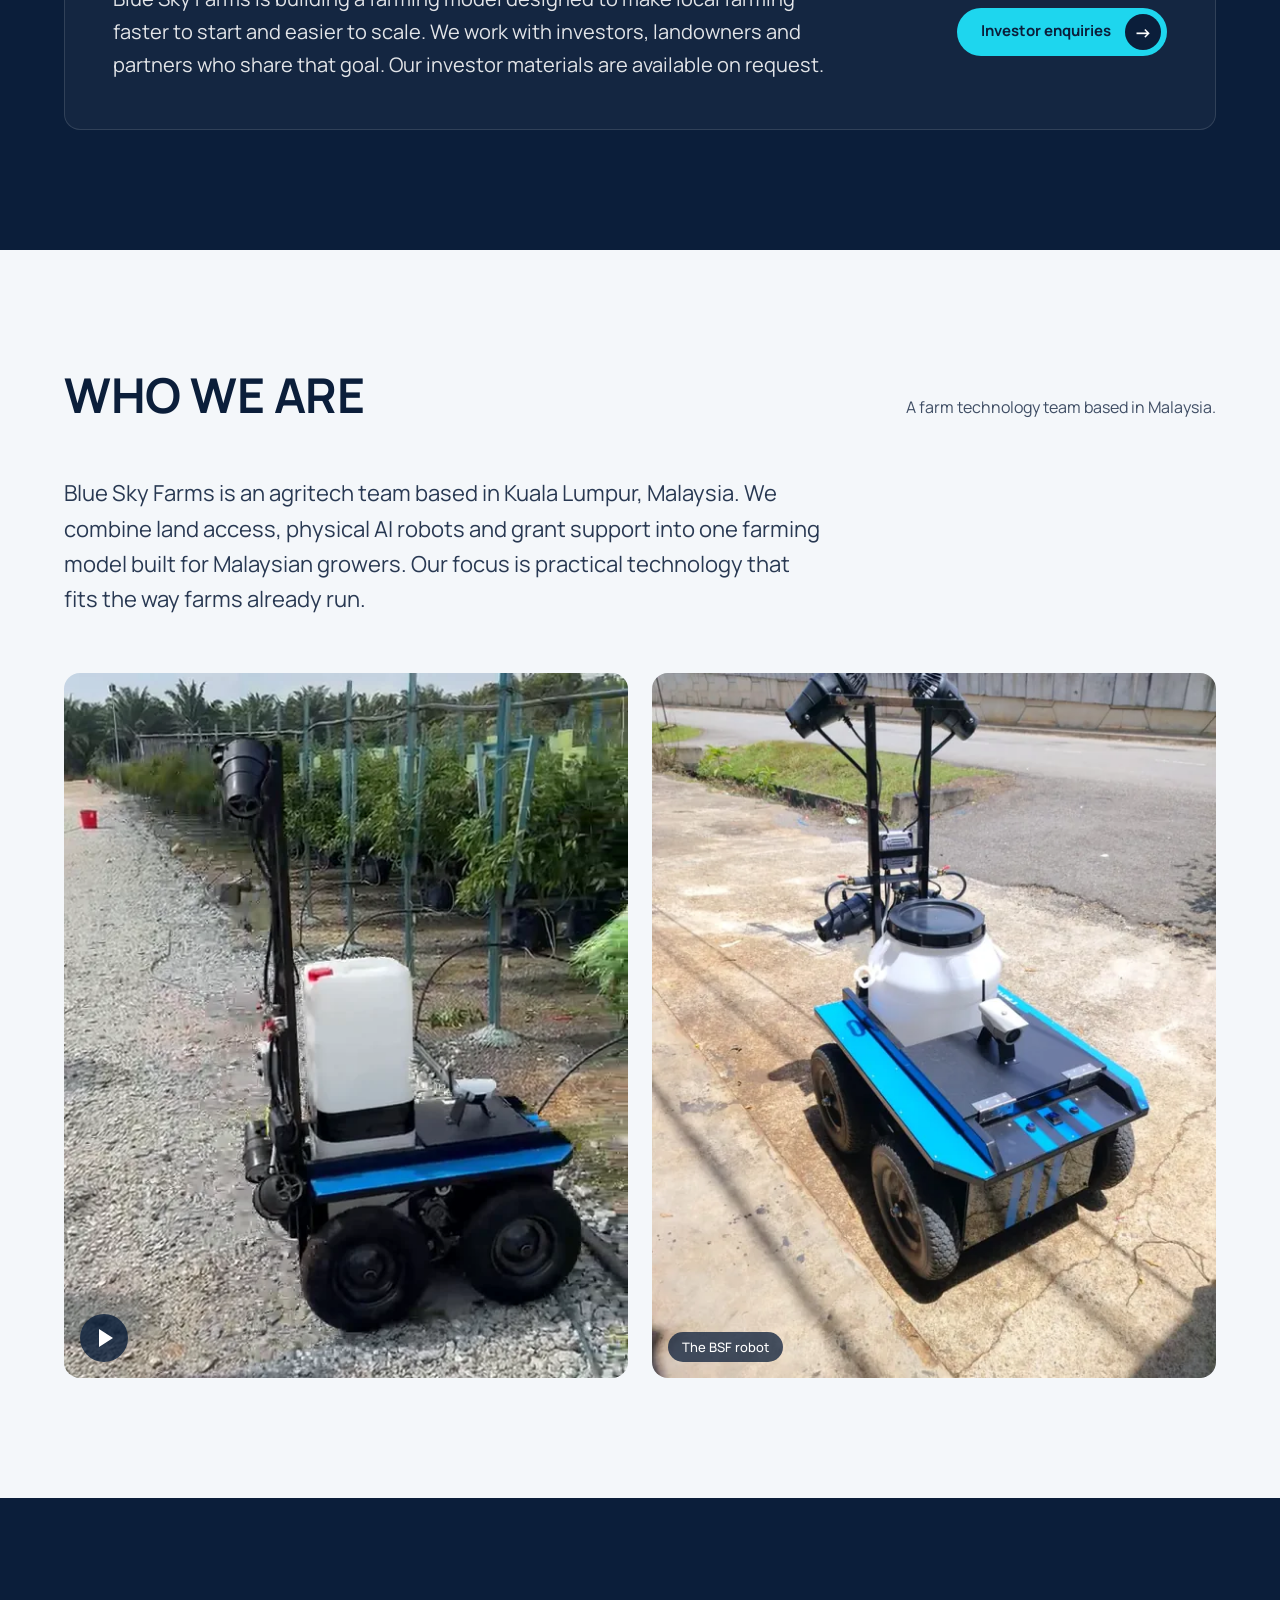
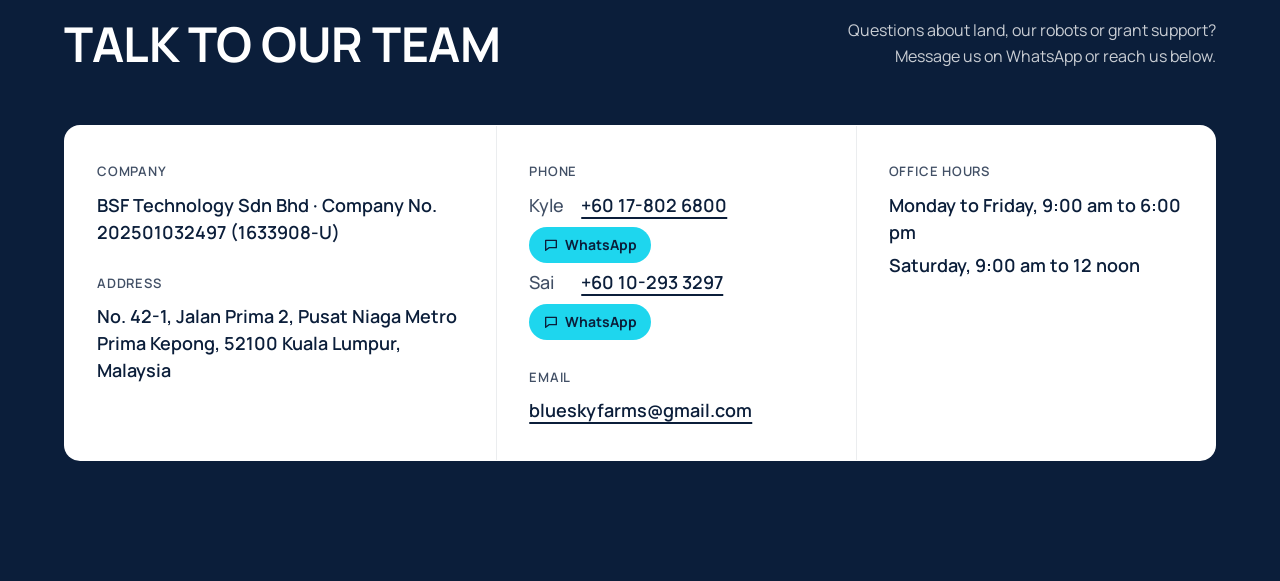
==== commit 445b9eaa: "v3: farming model repositioning — Model, Land, Investors, WhatsApp, video Co-Authored-By: Claude Opu" ====
--- a/index.html
+++ b/index.html
@@ -3,19 +3,19 @@
 <head>
   <meta charset="utf-8">
   <meta name="viewport" content="width=device-width, initial-scale=1">
-  <title>Blue Sky Farms — AI-assisted machines, built for real farms</title>
-  <meta name="description" content="Blue Sky Farms builds AI-assisted spraying machines for farms, designed to work with crop-health detection and a simple monitoring dashboard.">
+  <title>Blue Sky Farms — Land, AI robots and grant support</title>
+  <meta name="description" content="Blue Sky Farms combines land access, physical AI robots and grant support into one farming model for Malaysian growers. Based in Kuala Lumpur.">
 
   <!-- Share preview (Open Graph) -->
   <meta property="og:type" content="website">
   <meta property="og:site_name" content="Blue Sky Farms">
-  <meta property="og:title" content="Blue Sky Farms — AI-assisted machines, built for real farms">
-  <meta property="og:description" content="Blue Sky Farms builds AI-assisted spraying machines for farms, designed to work with crop-health detection and a simple monitoring dashboard.">
+  <meta property="og:title" content="Blue Sky Farms — Land, AI robots and grant support">
+  <meta property="og:description" content="Blue Sky Farms combines land access, physical AI robots and grant support into one farming model for Malaysian growers. Based in Kuala Lumpur.">
   <meta property="og:url" content="https://blueskyfarm.site/">
   <meta property="og:image" content="https://blueskyfarm.site/assets/og-image.jpg">
   <meta property="og:image:width" content="1200">
   <meta property="og:image:height" content="630">
-  <meta property="og:image:alt" content="Concept render of the Blue Sky Farms wheeled sprayer misting rows of chilli plants">
+  <meta property="og:image:alt" content="Illustration of the Blue Sky Farms wheeled robot misting rows of chilli plants">
   <meta name="twitter:card" content="summary_large_image">
 
   <!-- Favicon: the logo's sun mark -->
@@ -35,11 +35,13 @@
     <nav class="canvas nav" aria-label="Main">
       <img class="nav__logo" src="assets/logo.png" alt="Blue Sky Farms" width="490" height="240">
       <ul class="nav__links">
-        <li><a class="nav__link" href="#services">Services</a></li>
-        <li><a class="nav__link" href="#about">About</a></li>
+        <li><a class="nav__link" href="#model">Model</a></li>
+        <li><a class="nav__link" href="#solution">Solution</a></li>
+        <li><a class="nav__link" href="#land">Land</a></li>
+        <li><a class="nav__link" href="#investors">Investors</a></li>
         <li><a class="nav__link" href="#contact">Contact</a></li>
       </ul>
-      <a class="cta" href="https://edu-farm-theta.vercel.app/login" target="_blank" rel="noopener">Dashboard login <span class="cta__arrow" aria-hidden="true">↗</span></a>
+      <a class="cta" href="https://edu-farm-theta.vercel.app/" target="_blank" rel="noopener">Farm dashboard <span class="cta__arrow" aria-hidden="true">↗</span></a>
     </nav>
   </header>
 
@@ -49,43 +51,80 @@
     <section class="band band--navy hero" id="hero" aria-labelledby="hero-title">
       <div class="canvas hero__grid">
         <div class="hero__copy">
-          <h1 class="hero__title" id="hero-title">AI-assisted machines, built for real farms.</h1>
-          <p class="hero__sub">Blue Sky Farms builds farm machines designed to work with AI crop-health detection and a simple monitoring dashboard — so what happens in the field is visible, not guessed.</p>
-          <a class="cta" href="#contact">Talk to our team <span class="cta__arrow" aria-hidden="true">→</span></a>
+          <p class="hero__eyebrow">Land + AI + Grants</p>
+          <h1 class="hero__title" id="hero-title">Future farming, built to scale.</h1>
+          <p class="hero__sub">Blue Sky Farms brings together land access, physical AI robots and grant support in one farming model — so growers can start faster and run their farms with less manual work.</p>
+          <div class="hero__actions">
+            <a class="cta" href="https://wa.me/60178026800?text=Hi%20Blue%20Sky%20Farms%2C%20I%27d%20like%20to%20know%20more%20about%20your%20farming%20model." target="_blank" rel="noopener" aria-label="Chat with Kyle on WhatsApp (opens in a new tab)">Chat on WhatsApp <span class="cta__arrow" aria-hidden="true">→</span></a>
+            <a class="hero__more" href="#model">See how it works <span aria-hidden="true">↓</span></a>
+          </div>
         </div>
 
         <figure class="hero__media">
           <div class="hero__frame">
-            <img class="hero__image" src="assets/hero.webp" alt="Concept render of our wheeled sprayer misting rows of chilli plants, watched on a handheld tablet" width="1600" height="1161">
+            <img class="hero__image" src="assets/hero.webp" alt="Illustration of our wheeled physical AI robot misting rows of chilli plants, watched on a handheld tablet" width="1600" height="1161">
             <ul class="hotspots">
-              <li class="hotspot hotspot--spray"><span class="hotspot__dot" aria-hidden="true"></span><span class="hotspot__line" aria-hidden="true"></span><span class="hotspot__label">Mechanised spraying</span></li>
+              <li class="hotspot hotspot--spray"><span class="hotspot__dot" aria-hidden="true"></span><span class="hotspot__line" aria-hidden="true"></span><span class="hotspot__label">Crop spraying</span></li>
               <li class="hotspot hotspot--camera hotspot--end"><span class="hotspot__dot" aria-hidden="true"></span><span class="hotspot__line" aria-hidden="true"></span><span class="hotspot__label">Built to inspect crop health</span></li>
               <li class="hotspot hotspot--tablet hotspot--end"><span class="hotspot__dot" aria-hidden="true"></span><span class="hotspot__line" aria-hidden="true"></span><span class="hotspot__label">Designed for at-a-glance monitoring</span></li>
             </ul>
           </div>
-          <figcaption class="tag hero__caption">Concept render</figcaption>
+          <figcaption class="tag hero__caption">Illustration</figcaption>
         </figure>
       </div>
     </section>
 
-    <!-- M3: Services -->
-    <section class="band band--light section" id="services" aria-labelledby="services-title">
-      <div class="canvas">
-        <div class="section__head">
-          <h2 class="section__title" id="services-title">What we build</h2>
-          <p class="section__desc">Three parts designed to work together: a spraying machine, a crop-health check and a farm dashboard.</p>
+    <!-- N2: The Model -->
+    <section class="band band--light section" id="model" aria-labelledby="model-title">
+      <div class="canvas">
+        <div class="section__head">
+          <h2 class="section__title" id="model-title">The BSF model</h2>
+          <p class="section__desc">Three parts that remove the biggest barriers to starting a farm.</p>
+        </div>
+
+        <ul class="model">
+          <li class="model__card">
+            <span class="model__icon"><svg viewBox="0 0 32 32" aria-hidden="true"><path d="M4 24 16 18l12 6-12 6z"/><path d="M4 24v-3l12-6 12 6v3"/><path d="M16 15V6m0 0c-3 0-5 2-5 5 3 0 5-2 5-5zm0 0c3 0 5 2 5 5-3 0-5-2-5-5z"/></svg></span>
+            <h3 class="model__name">Land access</h3>
+            <p class="model__line">Start without buying land.</p>
+            <p class="model__body">Growers farm on land managed by Blue Sky Farms, so the biggest upfront cost is already handled.</p>
+          </li>
+          <li class="model__card">
+            <span class="model__icon"><svg viewBox="0 0 32 32" aria-hidden="true"><rect x="7" y="14" width="18" height="9" rx="2"/><circle cx="11" cy="26" r="2.5"/><circle cx="21" cy="26" r="2.5"/><path d="M16 14V8m-5 0h10M11 8V5m10 3V5"/><circle cx="12" cy="18.5" r="1"/></svg></span>
+            <h3 class="model__name">Physical AI robots</h3>
+            <p class="model__line">Less manual work in the field.</p>
+            <p class="model__body">Our robots are built to take on repetitive field work — spraying, crop checks and monitoring — alongside your team.</p>
+          </li>
+          <li class="model__card">
+            <span class="model__icon"><svg viewBox="0 0 32 32" aria-hidden="true"><path d="M9 4h10l6 6v18H9z"/><path d="M19 4v6h6"/><path d="m12.5 19 3 3 5.5-6"/></svg></span>
+            <h3 class="model__name">Grant support</h3>
+            <p class="model__line">Lower your setup cost.</p>
+            <p class="model__body">We help growers find and apply for Malaysian government agricultural grants.</p>
+          </li>
+        </ul>
+
+        <p class="model__formula">Land × AI × Grants = farming built to scale.</p>
+      </div>
+    </section>
+
+    <!-- M3: Our AI Solution -->
+    <section class="band band--navy section" id="solution" aria-labelledby="solution-title">
+      <div class="canvas">
+        <div class="section__head">
+          <h2 class="section__title" id="solution-title">Our AI solution</h2>
+          <p class="section__desc">A physical AI robot, crop-health detection and a farm dashboard, designed to work together.</p>
         </div>
 
         <ul class="pillars">
           <li class="pillar pillar--wide">
             <div class="pillar__media">
-              <img src="assets/svc-automate.webp" alt="Concept render of the sprayer's fan misters spraying both sides of a chilli row" width="866" height="480">
-              <p class="tag media__tag">Concept render</p>
+              <img src="assets/svc-automate.webp" alt="Illustration of the robot's fan misters spraying both sides of a chilli row" width="866" height="480">
+              <p class="tag media__tag">Illustration</p>
             </div>
             <div class="pillar__text">
               <h3 class="pillar__name">Automate</h3>
-              <p class="pillar__line">Spraying, mechanised.</p>
-              <p class="pillar__body">A wheeled machine that carries its own tank and pump down the crop rows, with nozzles on both sides spraying the plants as it moves. Built to run the same spraying pass consistently, row after row.</p>
+              <p class="pillar__line">Field work, mechanised.</p>
+              <p class="pillar__body">A wheeled physical AI robot that carries its own tank and pump down the crop rows, misting plants on both sides as it moves. Built to run the same pass consistently, row after row.</p>
             </div>
           </li>
           <li class="pillar">
@@ -126,8 +165,8 @@
           </li>
         </ul>
 
-        <!-- M10: Video row. Stays hidden until Farmotic's written OK (PRD §9) -->
-        <section class="inaction" id="in-action" aria-labelledby="in-action-title" hidden>
+        <!-- M10/N9: Video row. Live: Farmotic approved the V8 clip (decision 47) -->
+        <section class="inaction" id="in-action" aria-labelledby="in-action-title">
           <div class="inaction__text">
             <h2 class="inaction__title" id="in-action-title">See it in action</h2>
             <p class="inaction__desc">Our machine at work in the field.</p>
@@ -143,34 +182,74 @@
       </div>
     </section>
 
+    <!-- N4: Land Access -->
+    <section class="band band--light section" id="land" aria-labelledby="land-title">
+      <div class="canvas">
+        <div class="section__head">
+          <h2 class="section__title" id="land-title">Land access</h2>
+          <p class="section__desc">Land is the biggest barrier to farming. We start there.</p>
+        </div>
+
+        <div class="split">
+          <div class="split__text">
+            <p class="split__body">Blue Sky Farms manages more than 50 agricultural and industrial land plots across Malaysia, owned and through joint ventures. Growers in our programme farm on this land instead of buying their own, and landowners can partner with us to develop theirs.</p>
+            <a class="cta" href="#contact">Talk to us about land <span class="cta__arrow" aria-hidden="true">→</span></a>
+          </div>
+          <div class="split__media split__media--photo">
+            <img src="assets/land.webp" alt="Aerial view of farm plots and cleared land bordered by trees" width="1200" height="800" loading="lazy">
+          </div>
+        </div>
+      </div>
+    </section>
+
+    <!-- N5: For Investors -->
+    <section class="band band--navy section" id="investors" aria-labelledby="investors-title">
+      <div class="canvas">
+        <div class="section__head">
+          <h2 class="section__title" id="investors-title">For investors and partners</h2>
+          <p class="section__desc">Growing Malaysia's local food supply with land, AI and grant support.</p>
+        </div>
+
+        <div class="investors">
+          <p class="investors__body">Blue Sky Farms is building a farming model designed to make local farming faster to start and easier to scale. We work with investors, landowners and partners who share that goal. Our investor materials are available on request.</p>
+          <a class="cta" href="mailto:blueskyfarms@gmail.com?subject=Investor%20enquiry">Investor enquiries <span class="cta__arrow" aria-hidden="true">→</span></a>
+        </div>
+      </div>
+    </section>
+
     <!-- M4: About -->
-    <section class="band band--navy section" id="about" aria-labelledby="about-title">
+    <section class="band band--light section" id="about" aria-labelledby="about-title">
       <div class="canvas">
         <div class="section__head">
           <h2 class="section__title" id="about-title">Who we are</h2>
           <p class="section__desc">A farm technology team based in Malaysia.</p>
         </div>
 
-        <p class="about__body">Blue Sky Farms is a farm technology team based in Kepong, Kuala Lumpur. We develop spraying machines, crop-health detection and farm monitoring tools that are designed to work together. Our focus is practical equipment that fits the way farms already run.</p>
+        <p class="about__body">Blue Sky Farms is an agritech team based in Kuala Lumpur, Malaysia. We combine land access, physical AI robots and grant support into one farming model built for Malaysian growers. Our focus is practical technology that fits the way farms already run.</p>
 
         <div class="about__pair">
-          <figure class="about__media">
-            <img src="assets/about-field.webp" alt="Farmer tending young seedlings in a field" width="800" height="560">
+          <!-- N10: hover/tap video card. Without JS the still shows. -->
+          <figure class="about__media about__video">
+            <img src="assets/about-robot.webp" alt="The BSF robot on a gravel path beside a crop row, with its tank and fan misters visible" width="576" height="720">
+            <video muted playsinline preload="none" width="576" height="720" aria-hidden="true">
+              <source src="assets/about-robot.mp4" type="video/mp4">
+            </video>
+            <span class="about__play" aria-hidden="true"></span>
           </figure>
           <figure class="about__media">
-            <img src="assets/about-prototype.webp" alt="Our current prototype: a wheeled sprayer with a white tank, fan misters and a deck camera" width="488" height="560">
-            <figcaption class="tag media__tag">Our current prototype</figcaption>
+            <img src="assets/about-prototype.webp" alt="The BSF robot: a wheeled machine with a white tank, fan misters and a deck camera" width="576" height="720">
+            <figcaption class="tag media__tag">The BSF robot</figcaption>
           </figure>
         </div>
       </div>
     </section>
 
     <!-- M5: Contact (also the footer) -->
-    <section class="band band--light section" id="contact" aria-labelledby="contact-title">
+    <section class="band band--navy section" id="contact" aria-labelledby="contact-title">
       <div class="canvas">
         <div class="section__head">
           <h2 class="section__title" id="contact-title">Talk to our team</h2>
-          <p class="section__desc">Questions about the machine? Reach us using the details below.</p>
+          <p class="section__desc">Questions about land, our robots or grant support? Message us on WhatsApp or reach us below.</p>
         </div>
 
         <address class="contact">
@@ -187,8 +266,8 @@
           <div class="contact__group">
             <div class="contact__item">
               <p class="contact__label">Phone</p>
-              <p class="contact__value contact__person"><span class="contact__name">Kyle</span> <a class="contact__link" href="tel:+60178026800">+60 17-802 6800</a></p>
-              <p class="contact__value contact__person"><span class="contact__name">Sai</span> <a class="contact__link" href="tel:+60102933297">+60 10-293 3297</a></p>
+              <p class="contact__value contact__person"><span class="contact__name">Kyle</span> <a class="contact__link" href="tel:+60178026800">+60 17-802 6800</a> <a class="contact__wa" href="https://wa.me/60178026800?text=Hi%20Blue%20Sky%20Farms%2C%20I%27d%20like%20to%20know%20more%20about%20your%20farming%20model." target="_blank" rel="noopener" aria-label="Chat with Kyle on WhatsApp (opens in a new tab)"><svg viewBox="0 0 24 24" aria-hidden="true"><path d="M4 5h16v11H9l-5 4z"/></svg>WhatsApp</a></p>
+              <p class="contact__value contact__person"><span class="contact__name">Sai</span> <a class="contact__link" href="tel:+60102933297">+60 10-293 3297</a> <a class="contact__wa" href="https://wa.me/60102933297?text=Hi%20Blue%20Sky%20Farms%2C%20I%27d%20like%20to%20know%20more%20about%20your%20farming%20model." target="_blank" rel="noopener" aria-label="Chat with Sai on WhatsApp (opens in a new tab)"><svg viewBox="0 0 24 24" aria-hidden="true"><path d="M4 5h16v11H9l-5 4z"/></svg>WhatsApp</a></p>
             </div>
             <div class="contact__item">
               <p class="contact__label">Email</p>
@@ -208,5 +287,40 @@
 
   </main>
 
+  <!-- N10: the only script on the page (PRD v3.x §2, §4.7). Plays the About clip on hover, tap or Enter/Space. -->
+  <script>
+    (() => {
+      const card = document.querySelector('.about__video');
+      if (!card) return;
+      const video = card.querySelector('video');
+      const reduce = matchMedia('(prefers-reduced-motion: reduce)');
+      const hover = matchMedia('(hover: hover) and (pointer: fine)');
+      card.tabIndex = 0;
+      card.setAttribute('role', 'button');
+      card.setAttribute('aria-label', 'Play a short clip of the BSF robot');
+      card.setAttribute('aria-pressed', 'false');
+      const stop = () => {
+        video.pause();
+        video.currentTime = 0;
+        card.classList.remove('is-playing');
+        card.setAttribute('aria-pressed', 'false');
+      };
+      const play = () => {
+        video.currentTime = 0;
+        card.classList.add('is-playing');
+        card.setAttribute('aria-pressed', 'true');
+        video.play().catch(stop);
+      };
+      const toggle = () => (card.classList.contains('is-playing') ? stop() : play());
+      const hoverOk = () => hover.matches && !reduce.matches;
+      card.addEventListener('mouseenter', () => { if (hoverOk()) play(); });
+      card.addEventListener('mouseleave', () => { if (hoverOk()) stop(); });
+      card.addEventListener('click', () => { if (!hoverOk()) toggle(); });
+      card.addEventListener('keydown', (e) => {
+        if (e.key === 'Enter' || e.key === ' ') { e.preventDefault(); toggle(); }
+      });
+      video.addEventListener('ended', stop);
+    })();
+  </script>
 </body>
 </html>
--- a/styles.css
+++ b/styles.css
@@ -717,6 +717,10 @@
   @media (prefers-reduced-motion: no-preference) {
     .section__head,
     .pillar,
+    .model__card,
+    .model__formula,
+    .split,
+    .investors,
     .about__body,
     .about__media,
     .inaction,
@@ -964,3 +968,376 @@
     margin-top: 0;
   }
 }
+
+/* ---------- v3.0 hero additions: eyebrow and secondary link ---------- */
+.hero__eyebrow {
+  display: flex;
+  align-items: center;
+  gap: 10px;
+  margin: 0 0 20px;
+  color: var(--white);
+  font-size: 14px;
+  font-weight: 700;
+  letter-spacing: 0.08em;
+  text-transform: uppercase;
+}
+
+.hero__eyebrow::before {
+  content: "";
+  width: 10px;
+  height: 10px;
+  border-radius: var(--pill);
+  background: var(--accent);
+}
+
+.hero__actions {
+  display: flex;
+  flex-wrap: wrap;
+  align-items: center;
+  gap: 16px 28px;
+}
+
+.hero__more {
+  display: inline-flex;
+  align-items: center;
+  gap: 8px;
+  min-height: 44px;
+  color: var(--white);
+  font-size: 16px;
+  font-weight: 600;
+  text-decoration: underline;
+  text-decoration-color: rgba(255, 255, 255, 0.4);
+  text-decoration-thickness: 2px;
+  text-underline-offset: 6px;
+}
+
+.hero__more:hover {
+  text-decoration-color: var(--white);
+}
+
+/* ---------- N2: The Model ---------- */
+.model {
+  display: grid;
+  grid-template-columns: repeat(3, minmax(0, 1fr));
+  gap: 24px;
+  margin: 0;
+  padding: 0;
+  list-style: none;
+}
+
+.model__card {
+  padding: 36px 32px 40px;
+  border: 1px solid rgba(11, 30, 58, 0.08);
+  border-radius: var(--radius);
+  background: var(--white);
+}
+
+.model__icon {
+  display: grid;
+  place-items: center;
+  width: 56px;
+  height: 56px;
+  margin-bottom: 24px;
+  border-radius: var(--pill);
+  background: var(--accent);
+}
+
+.model__icon svg {
+  width: 30px;
+  height: 30px;
+  fill: none;
+  stroke: var(--navy);
+  stroke-width: 1.8;
+  stroke-linecap: round;
+  stroke-linejoin: round;
+}
+
+.model__name {
+  margin: 0;
+  color: rgba(11, 30, 58, 0.78);
+  font-size: 14px;
+  font-weight: 700;
+  letter-spacing: 0.06em;
+  text-transform: uppercase;
+}
+
+.model__line {
+  margin: 10px 0 14px;
+  color: var(--navy);
+  font-size: 24px;
+  font-weight: 700;
+  line-height: 1.25;
+  letter-spacing: -0.01em;
+}
+
+.model__body {
+  margin: 0;
+  color: rgba(11, 30, 58, 0.78);
+  font-size: 16px;
+  line-height: 1.65;
+}
+
+.model__formula {
+  margin: 24px 0 0;
+  padding: 28px 32px;
+  border-radius: var(--radius);
+  background: var(--navy);
+  color: var(--white);
+  font-size: 26px;
+  font-weight: 700;
+  letter-spacing: -0.01em;
+  text-align: center;
+}
+
+/* ---------- v3.0 band swaps (Solution navy, About light, Contact navy) ---------- */
+/* Navy panels inside white cards need to read against a navy band */
+.band--navy .pillar__media--monitor,
+.band--navy .inaction__media {
+  background: #16305A;
+}
+
+.band--navy .pillar,
+.band--navy .inaction,
+.band--navy .contact {
+  border-color: rgba(255, 255, 255, 0.12);
+}
+
+.band--light .about__body {
+  color: rgba(11, 30, 58, 0.88);
+}
+
+@media (max-width: 900px) {
+  .model {
+    grid-template-columns: minmax(0, 1fr);
+    gap: 20px;
+  }
+
+  .model__card {
+    padding: 28px 24px 32px;
+  }
+
+  .model__line {
+    font-size: 22px;
+  }
+
+  .model__formula {
+    padding: 22px 20px;
+    font-size: 20px;
+  }
+}
+
+/* ---------- N4: Land Access (text + field-map illustration) ---------- */
+.split {
+  display: grid;
+  grid-template-columns: minmax(0, 5fr) minmax(0, 7fr);
+  overflow: hidden;
+  border: 1px solid rgba(11, 30, 58, 0.08);
+  border-radius: var(--radius);
+  background: var(--white);
+}
+
+.split__text {
+  align-self: center;
+  max-width: 480px;
+  padding: 48px;
+}
+
+.split__body {
+  margin: 0 0 32px;
+  color: rgba(11, 30, 58, 0.88);
+  font-size: 18px;
+  line-height: 1.65;
+}
+
+.split__media {
+  display: grid;
+  place-items: center;
+  padding: 40px;
+  background: var(--navy);
+}
+
+/* ---------- N5: For Investors (copy and one CTA, nothing else) ---------- */
+.investors {
+  display: grid;
+  grid-template-columns: minmax(0, 1fr) auto;
+  gap: 48px;
+  align-items: center;
+  padding: 48px;
+  border: 1px solid rgba(255, 255, 255, 0.12);
+  border-radius: var(--radius);
+  background: rgba(255, 255, 255, 0.04);
+}
+
+.investors .cta {
+  justify-self: start;
+}
+
+.investors__body {
+  max-width: 720px;
+  margin: 0;
+  color: rgba(255, 255, 255, 0.88);
+  font-size: 20px;
+  line-height: 1.65;
+}
+
+@media (max-width: 900px) {
+  .split {
+    grid-template-columns: minmax(0, 1fr);
+  }
+
+  .split__text {
+    max-width: none;
+    padding: 28px 24px;
+  }
+
+  .split__media {
+    padding: 24px 20px;
+  }
+
+  .investors {
+    grid-template-columns: minmax(0, 1fr);
+    gap: 28px;
+    padding: 28px 24px;
+  }
+
+  .investors__body {
+    font-size: 18px;
+  }
+}
+
+/* ---------- v3.3: Land Access photo (replaces the schematic) ---------- */
+.split__media--photo {
+  padding: 0;
+}
+
+.split__media--photo img {
+  width: 100%;
+  height: 100%;
+  min-height: 420px;
+  object-fit: cover;
+}
+
+/* ---------- N7: WhatsApp buttons in Contact (plain label + generic chat icon) ---------- */
+.contact__person {
+  flex-wrap: wrap;
+  align-items: center;
+  gap: 8px 12px;
+}
+
+.contact__wa {
+  display: inline-flex;
+  align-items: center;
+  gap: 6px;
+  min-height: 36px;
+  padding: 0 14px;
+  border-radius: var(--pill);
+  background: var(--accent);
+  color: var(--navy);
+  font-size: 14px;
+  font-weight: 700;
+  text-decoration: none;
+}
+
+.contact__wa svg {
+  width: 16px;
+  height: 16px;
+  fill: none;
+  stroke: var(--navy);
+  stroke-width: 2;
+  stroke-linejoin: round;
+}
+
+/* cyan focus ring would vanish on the white card */
+.contact__wa:focus-visible {
+  outline: 2px solid var(--navy);
+  outline-offset: 3px;
+}
+
+@media (max-width: 900px) {
+  .split__media--photo img {
+    min-height: 0;
+    height: auto;
+    aspect-ratio: 3 / 2;
+  }
+
+  .contact__wa {
+    min-height: 44px;
+    font-size: 16px;
+  }
+
+  .contact__person + .contact__person {
+    margin-top: 16px;
+  }
+}
+
+/* ---------- N10: About pair = two equal 4:5 cards; left is the hover/tap video ---------- */
+/* Cards cap at 576px, the clip's native width, so nothing is upscaled */
+.about__pair {
+  grid-template-columns: repeat(2, minmax(0, 576px));
+  justify-content: center;
+}
+
+.about__media img {
+  aspect-ratio: 4 / 5;
+}
+
+.about__video video {
+  position: absolute;
+  inset: 0;
+  display: none;
+  width: 100%;
+  height: 100%;
+  border-radius: var(--radius);
+  object-fit: cover;
+}
+
+.about__video.is-playing video {
+  display: block;
+}
+
+.about__video[role="button"] {
+  cursor: pointer;
+}
+
+.about__video:focus-visible {
+  outline: 3px solid var(--navy);
+  outline-offset: 4px;
+  border-radius: var(--radius);
+}
+
+/* Play badge: shows the card is playable (needed on touch); hidden while playing or without JS */
+.about__play {
+  position: absolute;
+  bottom: 16px;
+  left: 16px;
+  display: none;
+  place-items: center;
+  width: 48px;
+  height: 48px;
+  border-radius: var(--pill);
+  background: rgba(11, 30, 58, 0.8);
+}
+
+.about__play::before {
+  content: "";
+  margin-left: 4px;
+  border-top: 9px solid transparent;
+  border-bottom: 9px solid transparent;
+  border-left: 14px solid var(--white);
+}
+
+.about__video[role="button"] .about__play {
+  display: grid;
+}
+
+.about__video.is-playing .about__play {
+  display: none;
+}
+
+@media (max-width: 900px) {
+  .about__pair {
+    grid-template-columns: minmax(0, 1fr);
+    max-width: 576px;
+    margin-inline: auto;
+  }
+}
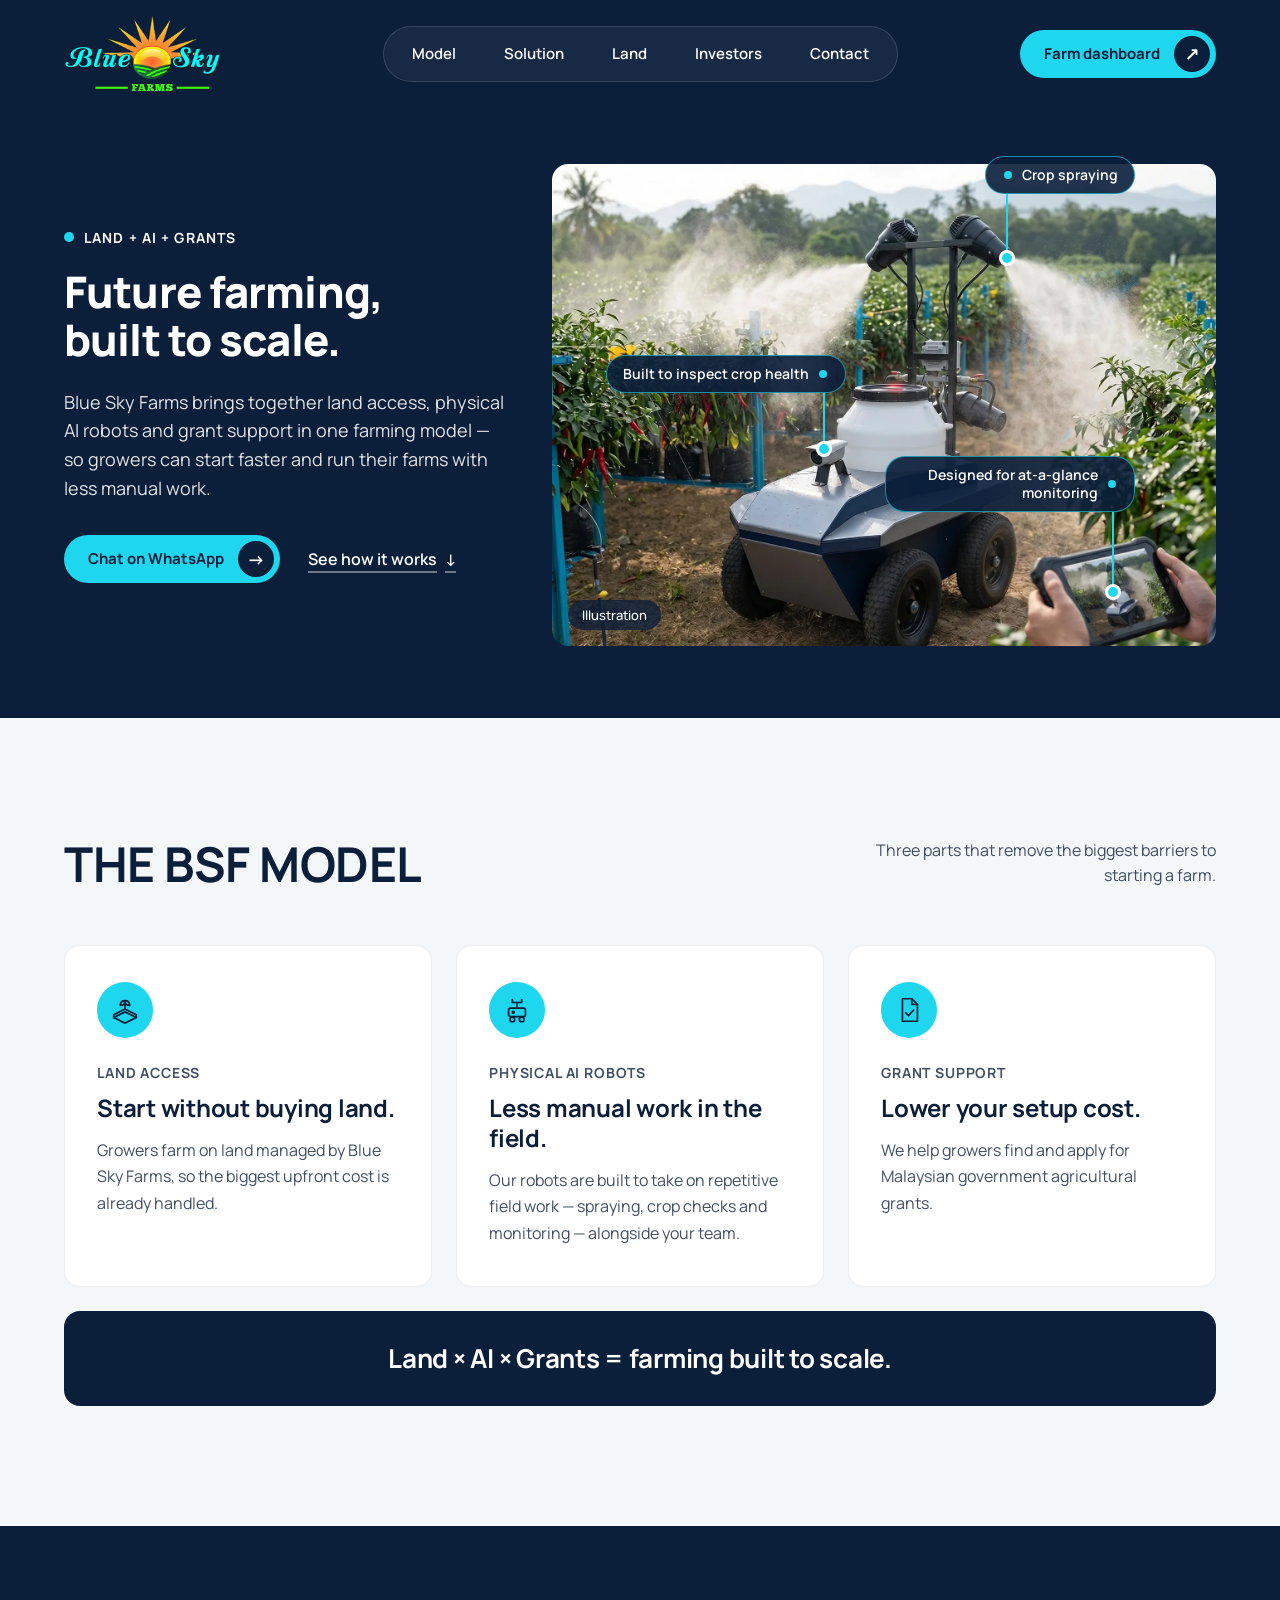
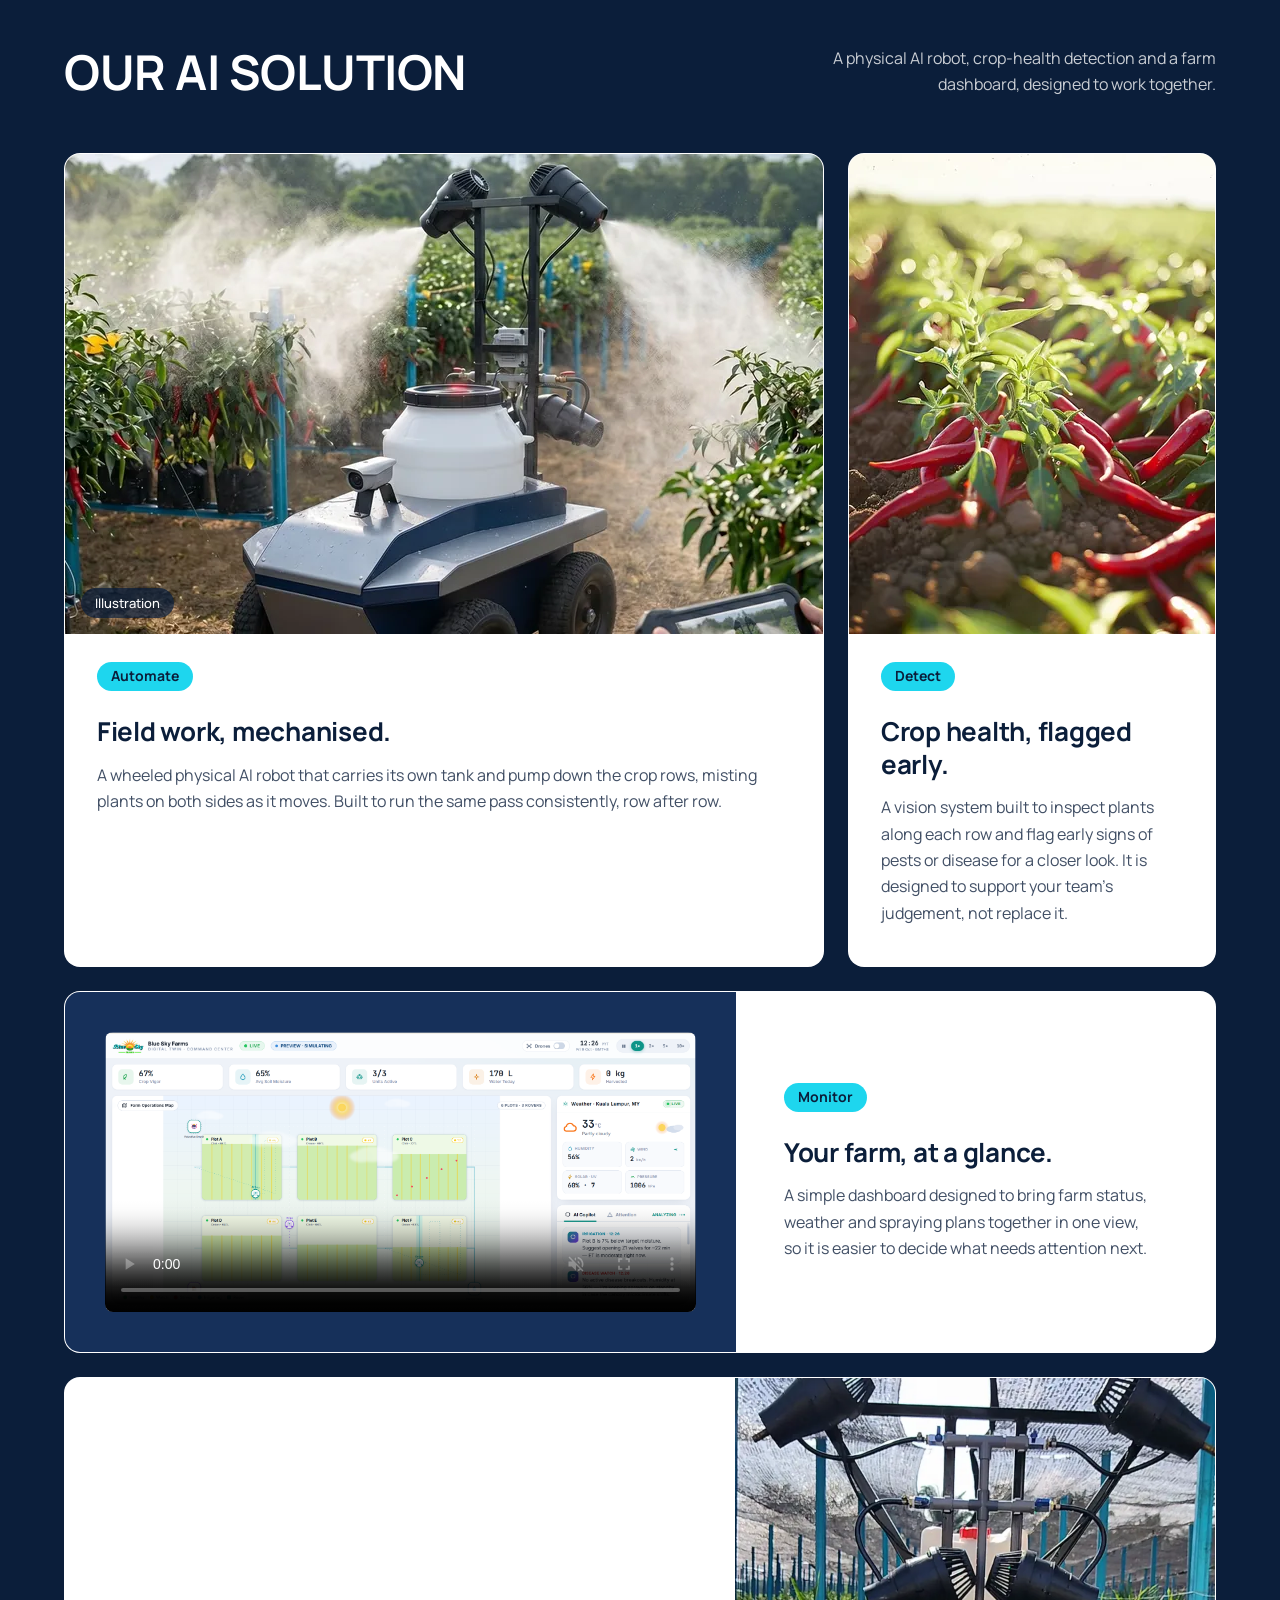
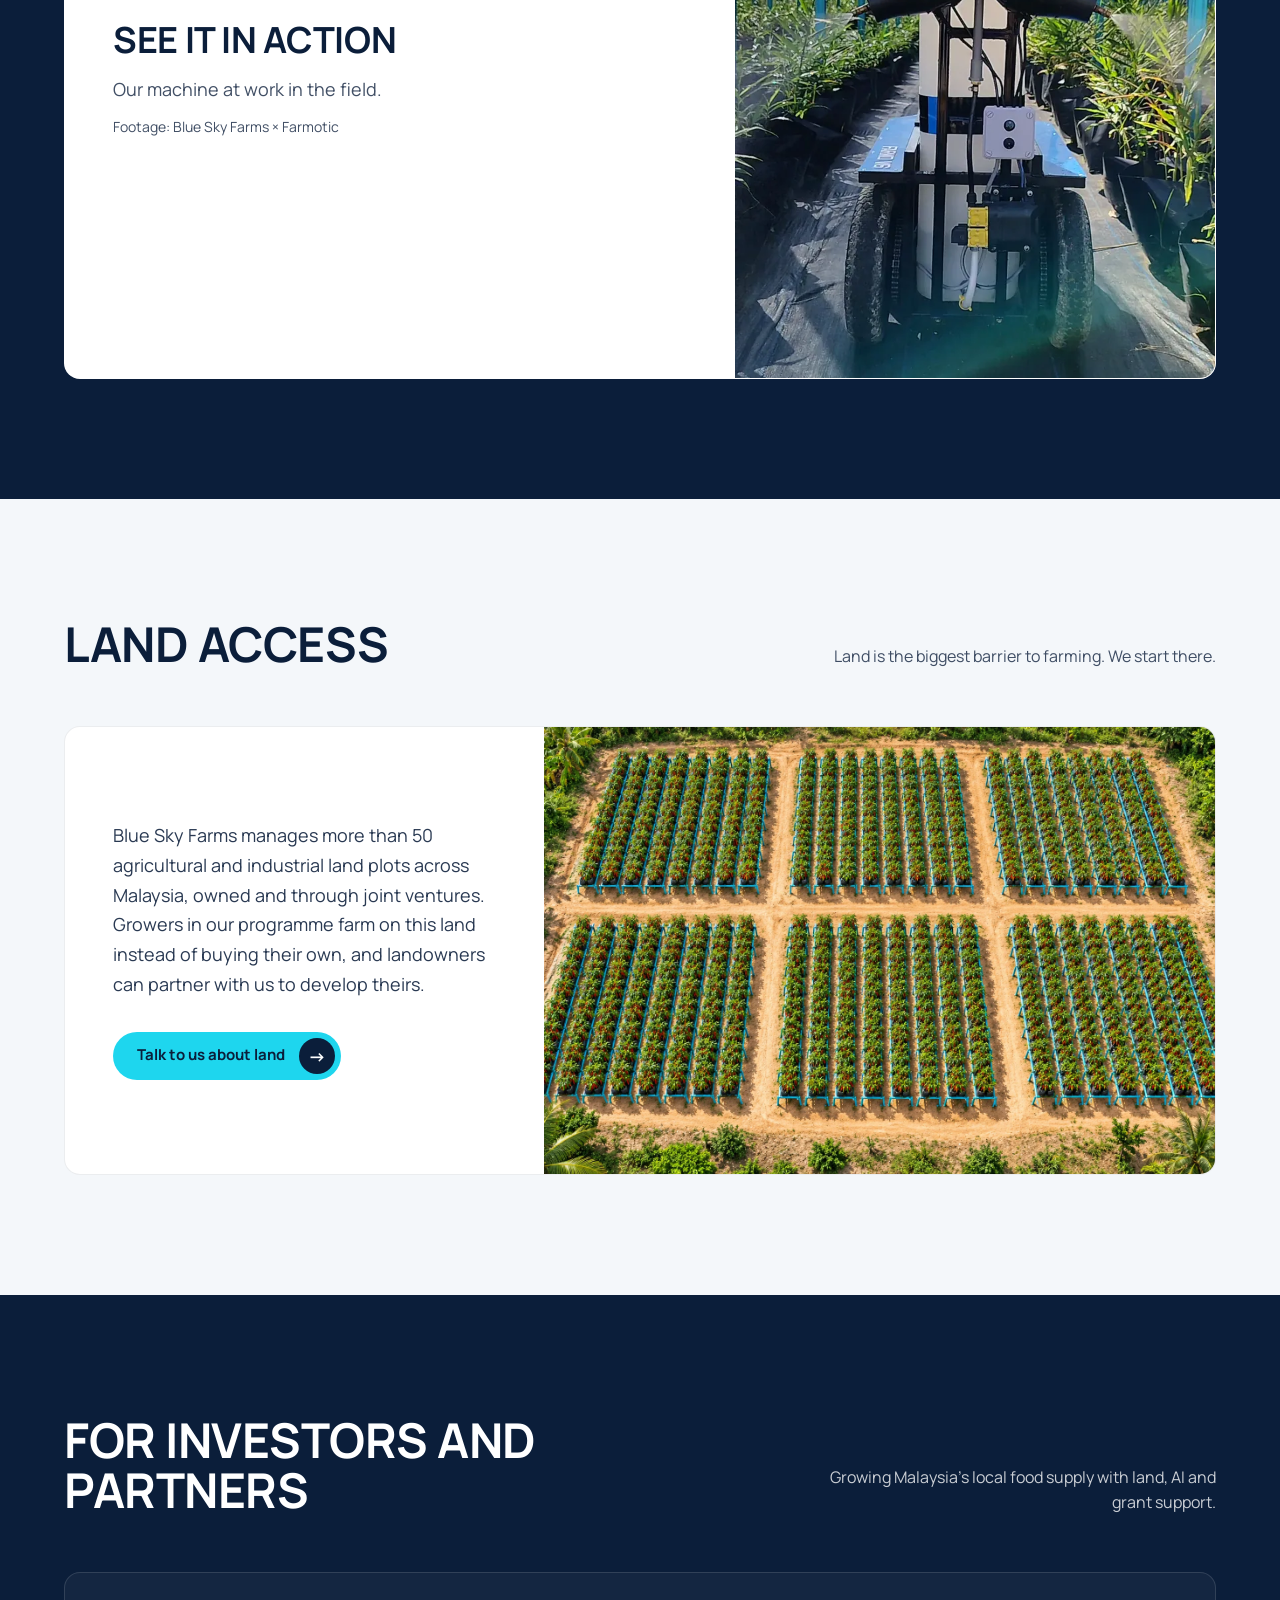
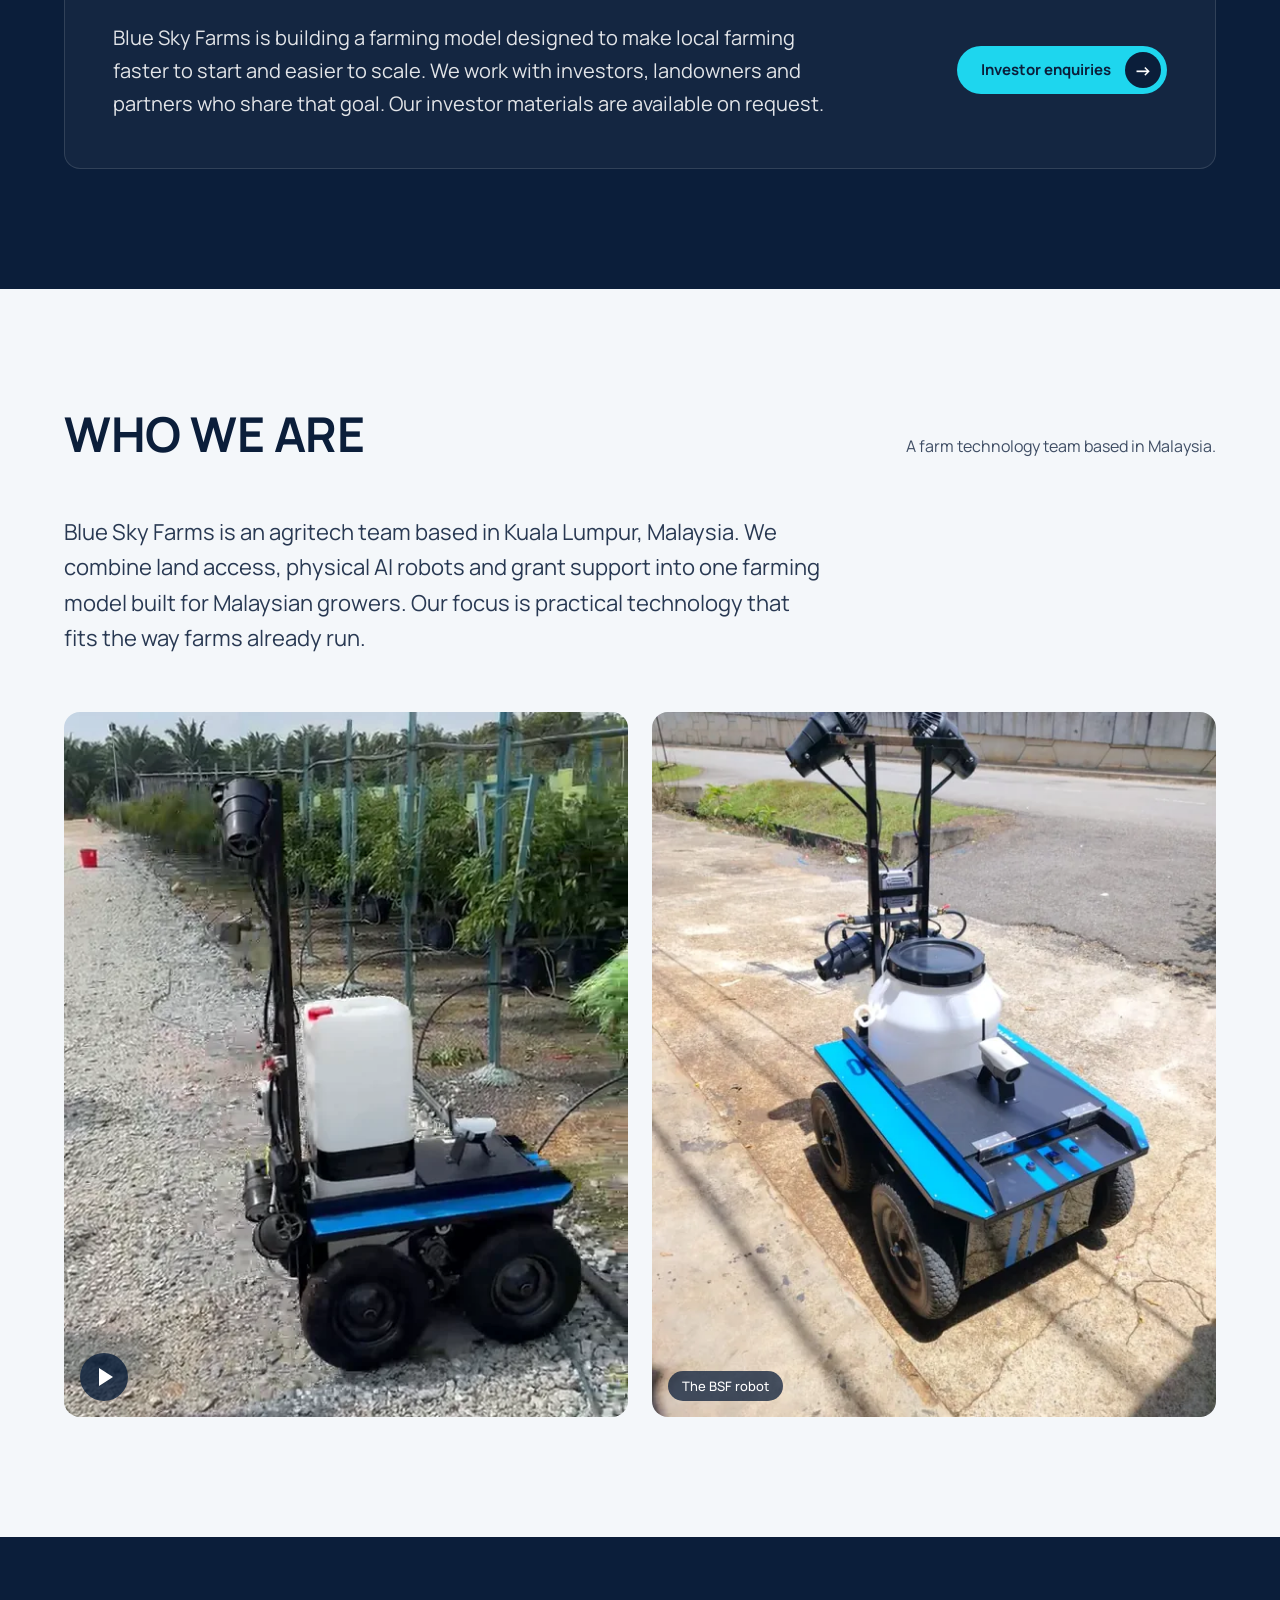
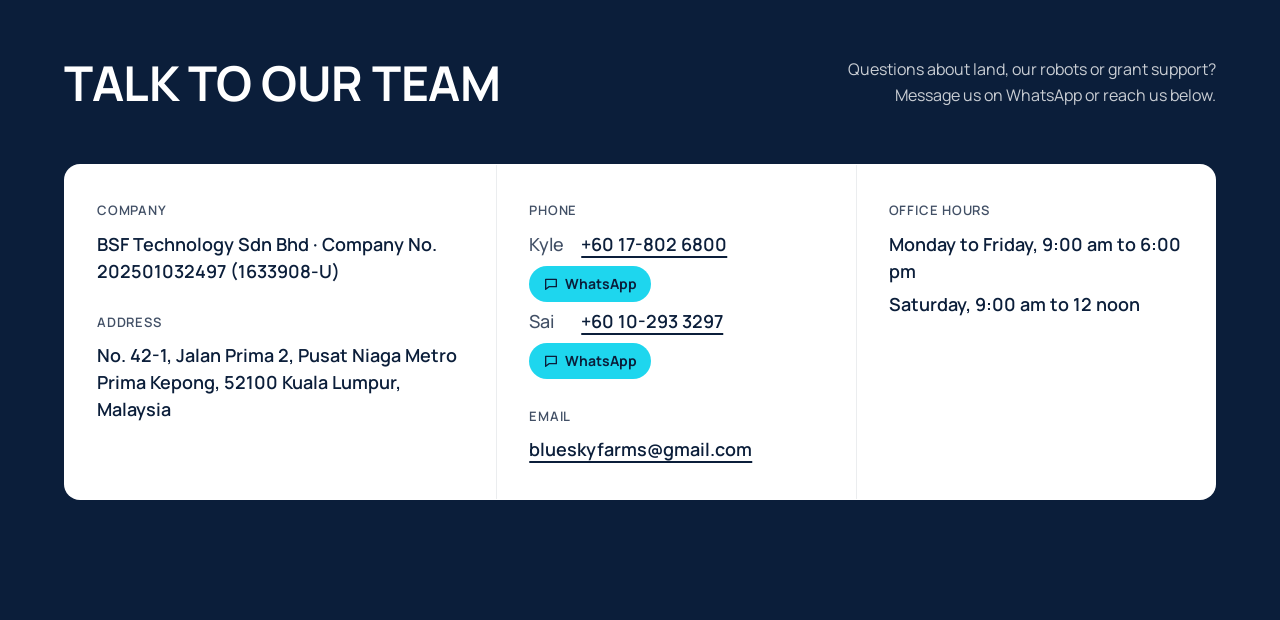
==== commit dc3fcfa9: "Update farm monitor video and land access image" ====
--- a/index.html
+++ b/index.html
@@ -138,24 +138,11 @@
             </div>
           </li>
           <li class="pillar pillar--full">
-            <div class="pillar__media pillar__media--monitor" role="img" aria-label="Farm Monitor field map illustration: crop rows marked for spray plan, weather and crop checks">
-              <div class="field" aria-hidden="true">
-                <p class="field__title">Farm Monitor</p>
-                <ul class="field__rows">
-                  <li class="field__row"><span class="field__letter">A</span><span class="field__bed"></span></li>
-                  <li class="field__row field__row--spray"><span class="field__letter">B</span><span class="field__bed"></span></li>
-                  <li class="field__row field__row--spray"><span class="field__letter">C</span><span class="field__bed"></span></li>
-                  <li class="field__row"><span class="field__letter">D</span><span class="field__bed"></span></li>
-                  <li class="field__row field__row--weather"><span class="field__letter">E</span><span class="field__bed"></span></li>
-                  <li class="field__row field__row--checks"><span class="field__letter">F</span><span class="field__bed"></span></li>
-                  <li class="field__row"><span class="field__letter">G</span><span class="field__bed"></span></li>
-                </ul>
-                <ul class="field__legend">
-                  <li class="field__key field__key--spray">Spray plan</li>
-                  <li class="field__key field__key--weather">Weather</li>
-                  <li class="field__key field__key--checks">Crop checks</li>
-                </ul>
-              </div>
+            <div class="pillar__media pillar__media--monitor">
+              <video class="farm-monitor-dashboard" autoplay muted loop playsinline controls preload="metadata" poster="assets/farm-monitor-dashboard.png" width="1920" height="910" aria-label="Blue Sky Farms digital twin dashboard video showing farm plots, rover movements, crop status, weather and AI Copilot alerts">
+                <source src="assets/farm-monitor-dashboard.mp4" type="video/mp4">
+                Your browser does not support video playback.
+              </video>
             </div>
             <div class="pillar__text">
               <h3 class="pillar__name">Monitor</h3>
@@ -196,7 +183,7 @@
             <a class="cta" href="#contact">Talk to us about land <span class="cta__arrow" aria-hidden="true">→</span></a>
           </div>
           <div class="split__media split__media--photo">
-            <img src="assets/land.webp" alt="Aerial view of farm plots and cleared land bordered by trees" width="1200" height="800" loading="lazy">
+            <img src="assets/land-raised-chilli.webp" alt="Wide aerial view of six chilli farm plots, each with rows of black grow bags on elevated metal platforms, separated by access lanes" width="1200" height="800" loading="lazy">
           </div>
         </div>
       </div>
--- a/styles.css
+++ b/styles.css
@@ -455,19 +455,22 @@
   text-align: center;
 }
 
-/* A bed: a row of plants seen from above (dot texture), tinted by its legend colour */
+/* Raised growing racks keep the plants visible independently of status colours. */
 .field__bed {
-  height: 16px;
-  border-radius: var(--pill);
-  background:
-    radial-gradient(circle, rgba(11, 30, 58, 0.22) 2px, transparent 2.5px) 0 50% / 14px 14px repeat-x,
-    var(--bed);
-}
-
-.field__row--spray   .field__bed { background-color: var(--spray); }
-.field__row--weather .field__bed { background-color: var(--weather); }
-.field__row--checks  .field__bed { background-color: var(--checks); }
-.field__row--checks  .field__bed { background-image: radial-gradient(circle, rgba(255, 255, 255, 0.35) 2px, transparent 2.5px); }
+  display: block;
+  border-left: 5px solid var(--bed);
+  border-radius: 4px;
+  padding: 0 4px;
+  background: #f7f5ef;
+}
+.field__bed img {
+  display: block;
+  width: 100%;
+  height: auto;
+}
+.field__row--spray .field__bed { border-left-color: var(--spray); }
+.field__row--weather .field__bed { border-left-color: #a9edf5; }
+.field__row--checks .field__bed { border-left-color: var(--checks); }
 
 .field__legend {
   display: flex;
@@ -539,9 +542,9 @@
 
 .inaction {
   display: grid;
-  grid-template-columns: minmax(0, 5fr) minmax(0, 7fr);   /* mirrors the Monitor row */
-  align-items: center;
-  overflow: hidden;
+  grid-template-columns: minmax(0, 1fr) auto;   /* text takes what the video leaves */
+  align-items: stretch;
+  overflow: hidden;   /* card radius clips the video's outer corners */
   margin-top: 24px;
   border: 1px solid rgba(11, 30, 58, 0.08);
   border-radius: var(--radius);
@@ -549,7 +552,8 @@
 }
 
 .inaction__text {
-  max-width: 460px;
+  align-self: center;
+  max-width: 520px;
   padding: 48px;
 }
 
@@ -576,22 +580,18 @@
   font-size: 14px;
 }
 
+/* The column is exactly the video: 4:5 at 600px tall (the cap), edge to edge */
 .inaction__media {
-  display: grid;
-  place-items: center;
-  align-self: stretch;
-  padding: 40px;
-  background: var(--navy);
+  display: block;
+  padding: 0;
 }
 
 .inaction__video,
 .inaction__poster {
   display: block;
-  width: 100%;
-  max-width: 360px;
-  height: auto;
+  width: auto;
+  height: 600px;
   aspect-ratio: 4 / 5;
-  border-radius: var(--radius);
   object-fit: cover;
   background: var(--navy);
 }
@@ -925,7 +925,13 @@
   }
 
   .inaction__media {
-    padding: 24px 20px;
+    padding: 0;
+  }
+
+  .inaction__video,
+  .inaction__poster {
+    width: 100%;
+    height: auto;
   }
 
   /* About: pair stacks */
@@ -1091,8 +1097,7 @@
 
 /* ---------- v3.0 band swaps (Solution navy, About light, Contact navy) ---------- */
 /* Navy panels inside white cards need to read against a navy band */
-.band--navy .pillar__media--monitor,
-.band--navy .inaction__media {
+.band--navy .pillar__media--monitor {
   background: #16305A;
 }
 
@@ -1341,3 +1346,12 @@
     margin-inline: auto;
   }
 }
+
+/* Display the supplied dashboard completely, including its header and side panels. */
+.pillar__media--monitor .farm-monitor-dashboard {
+  display: block;
+  width: 100%;
+  height: auto;
+  object-fit: contain;
+  border-radius: 8px;
+}
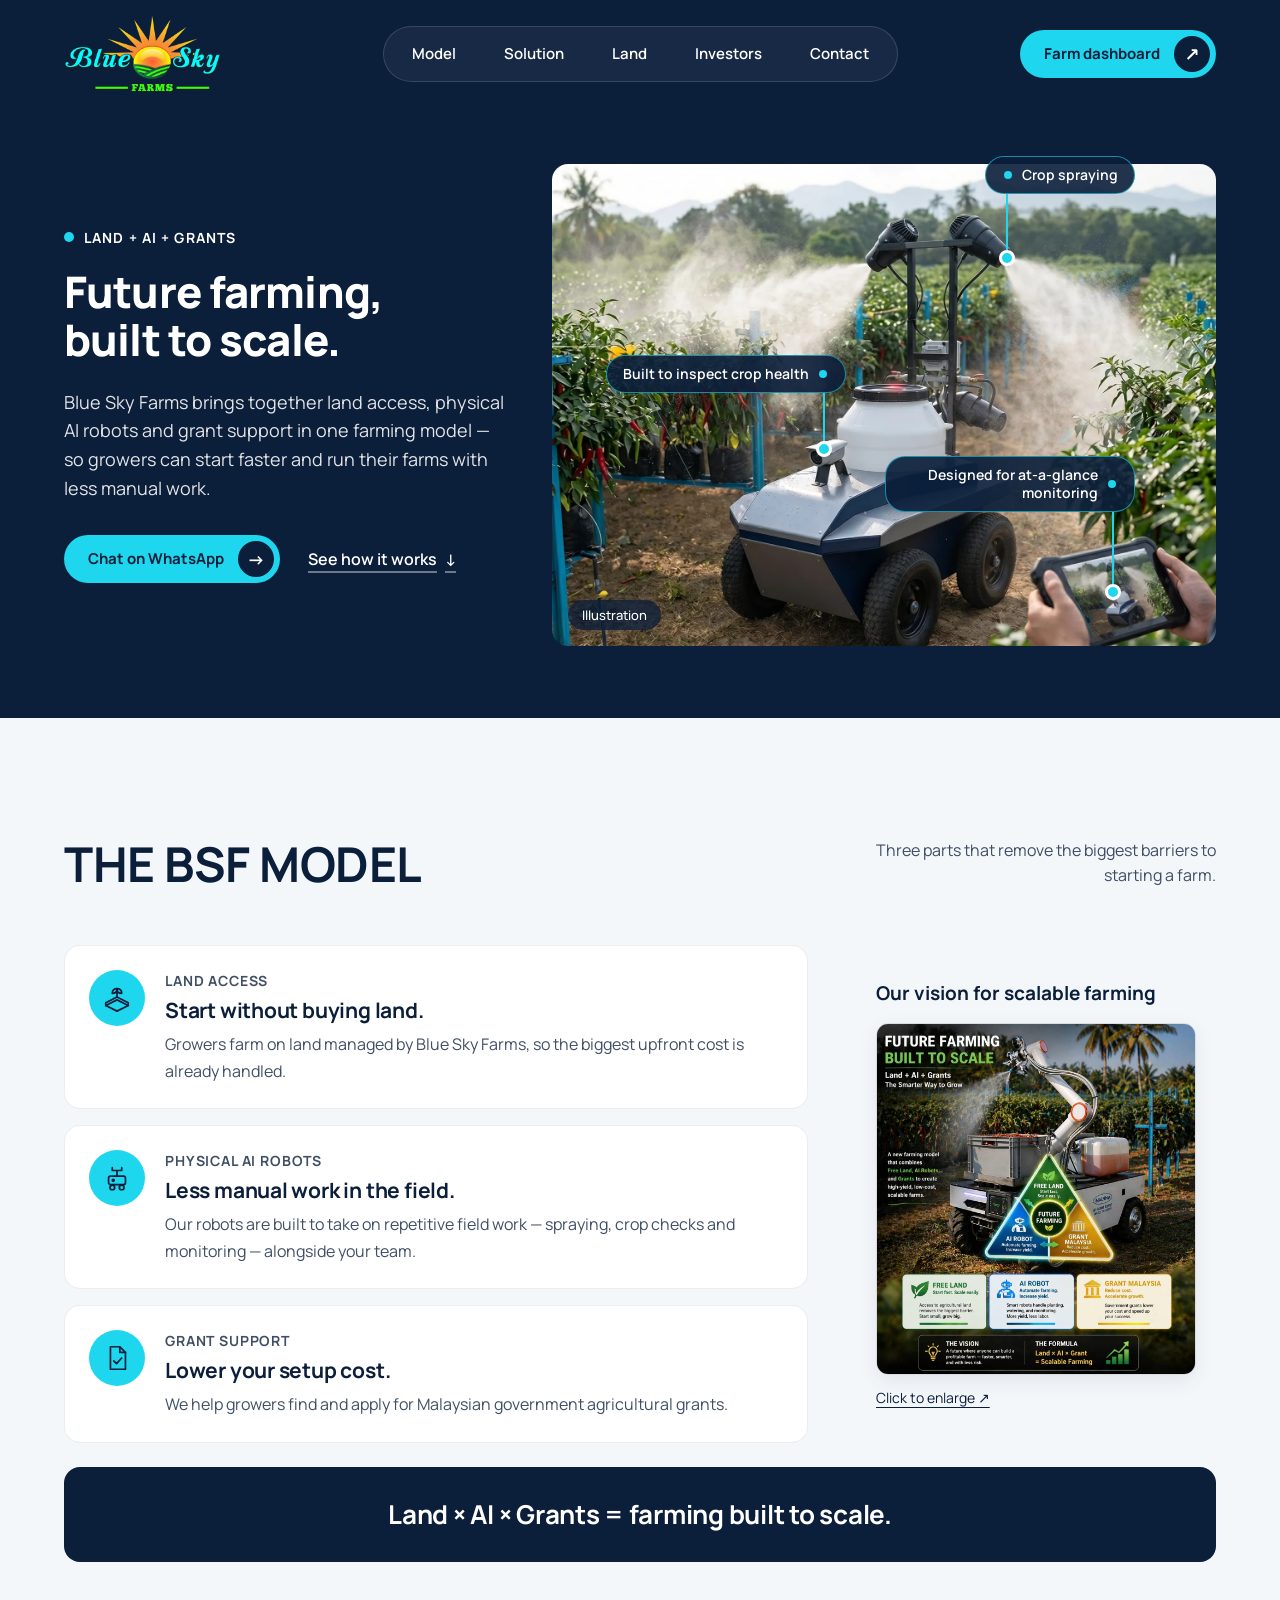
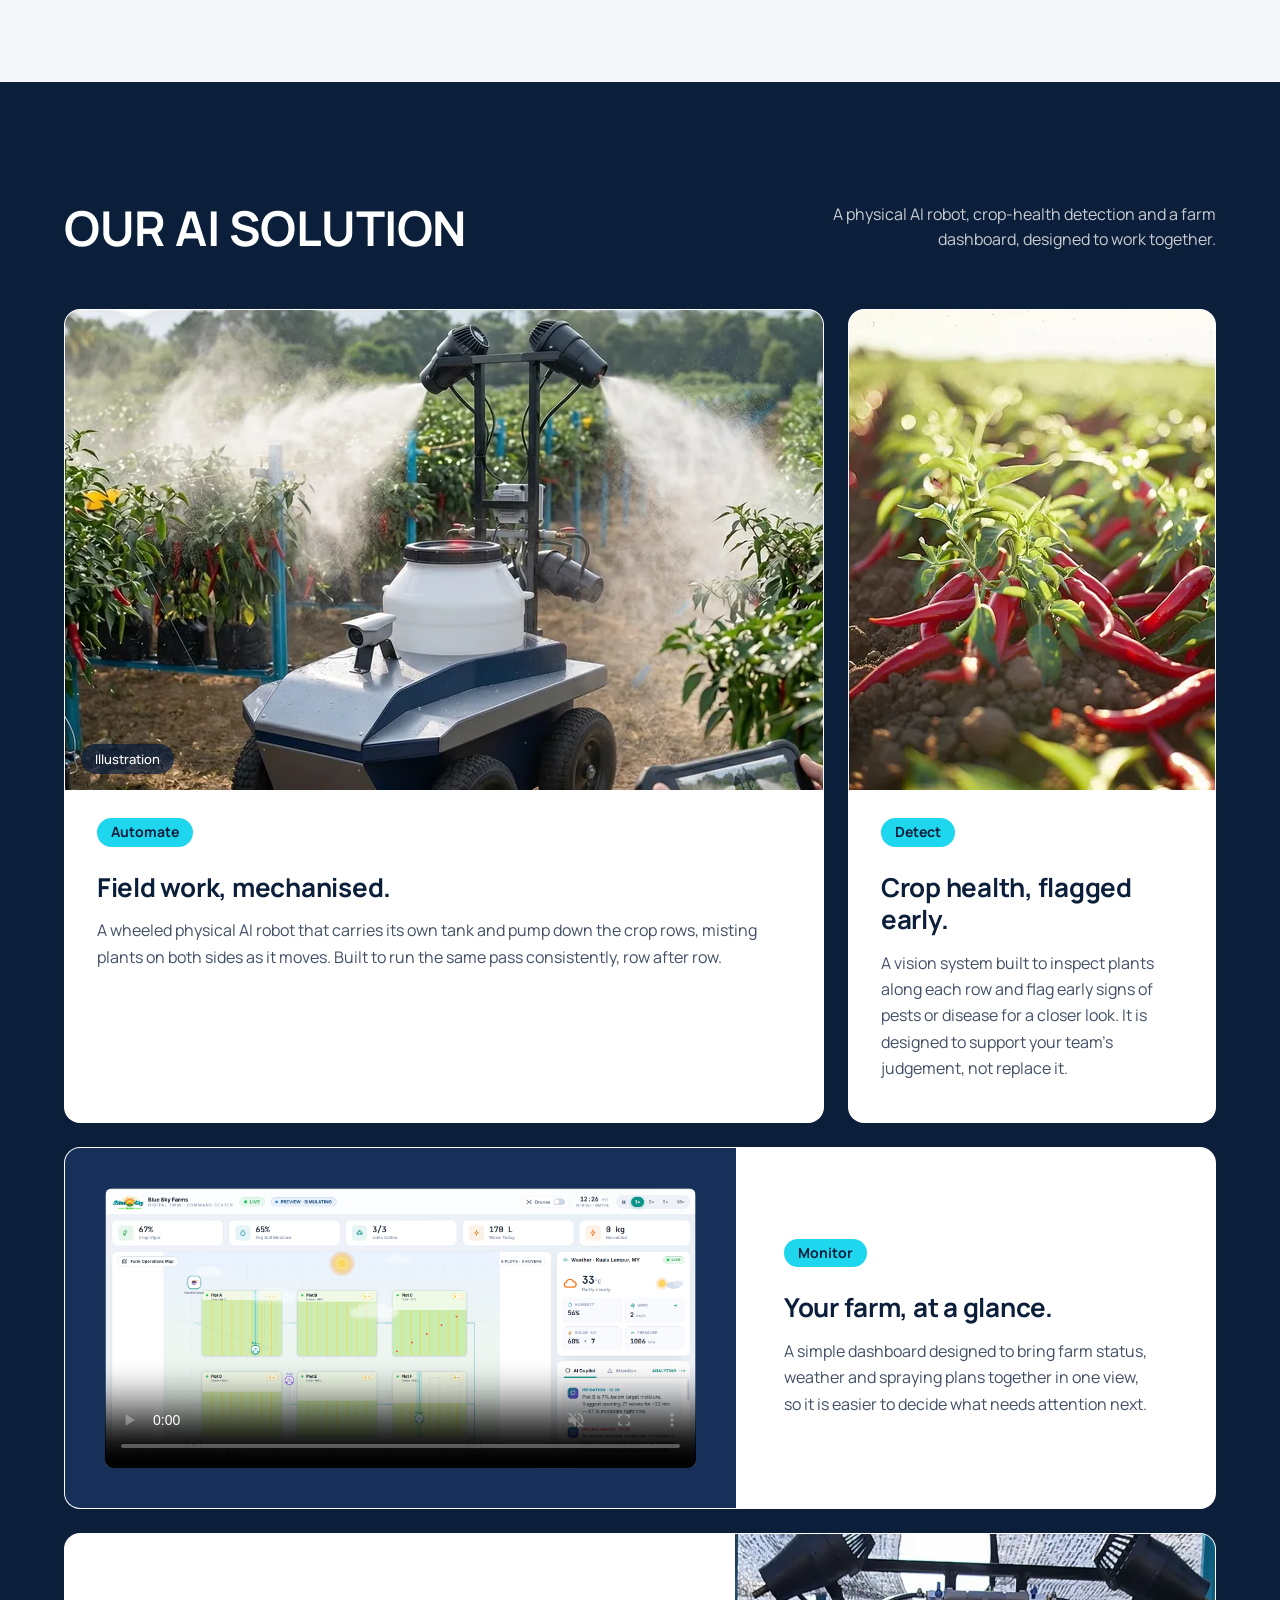
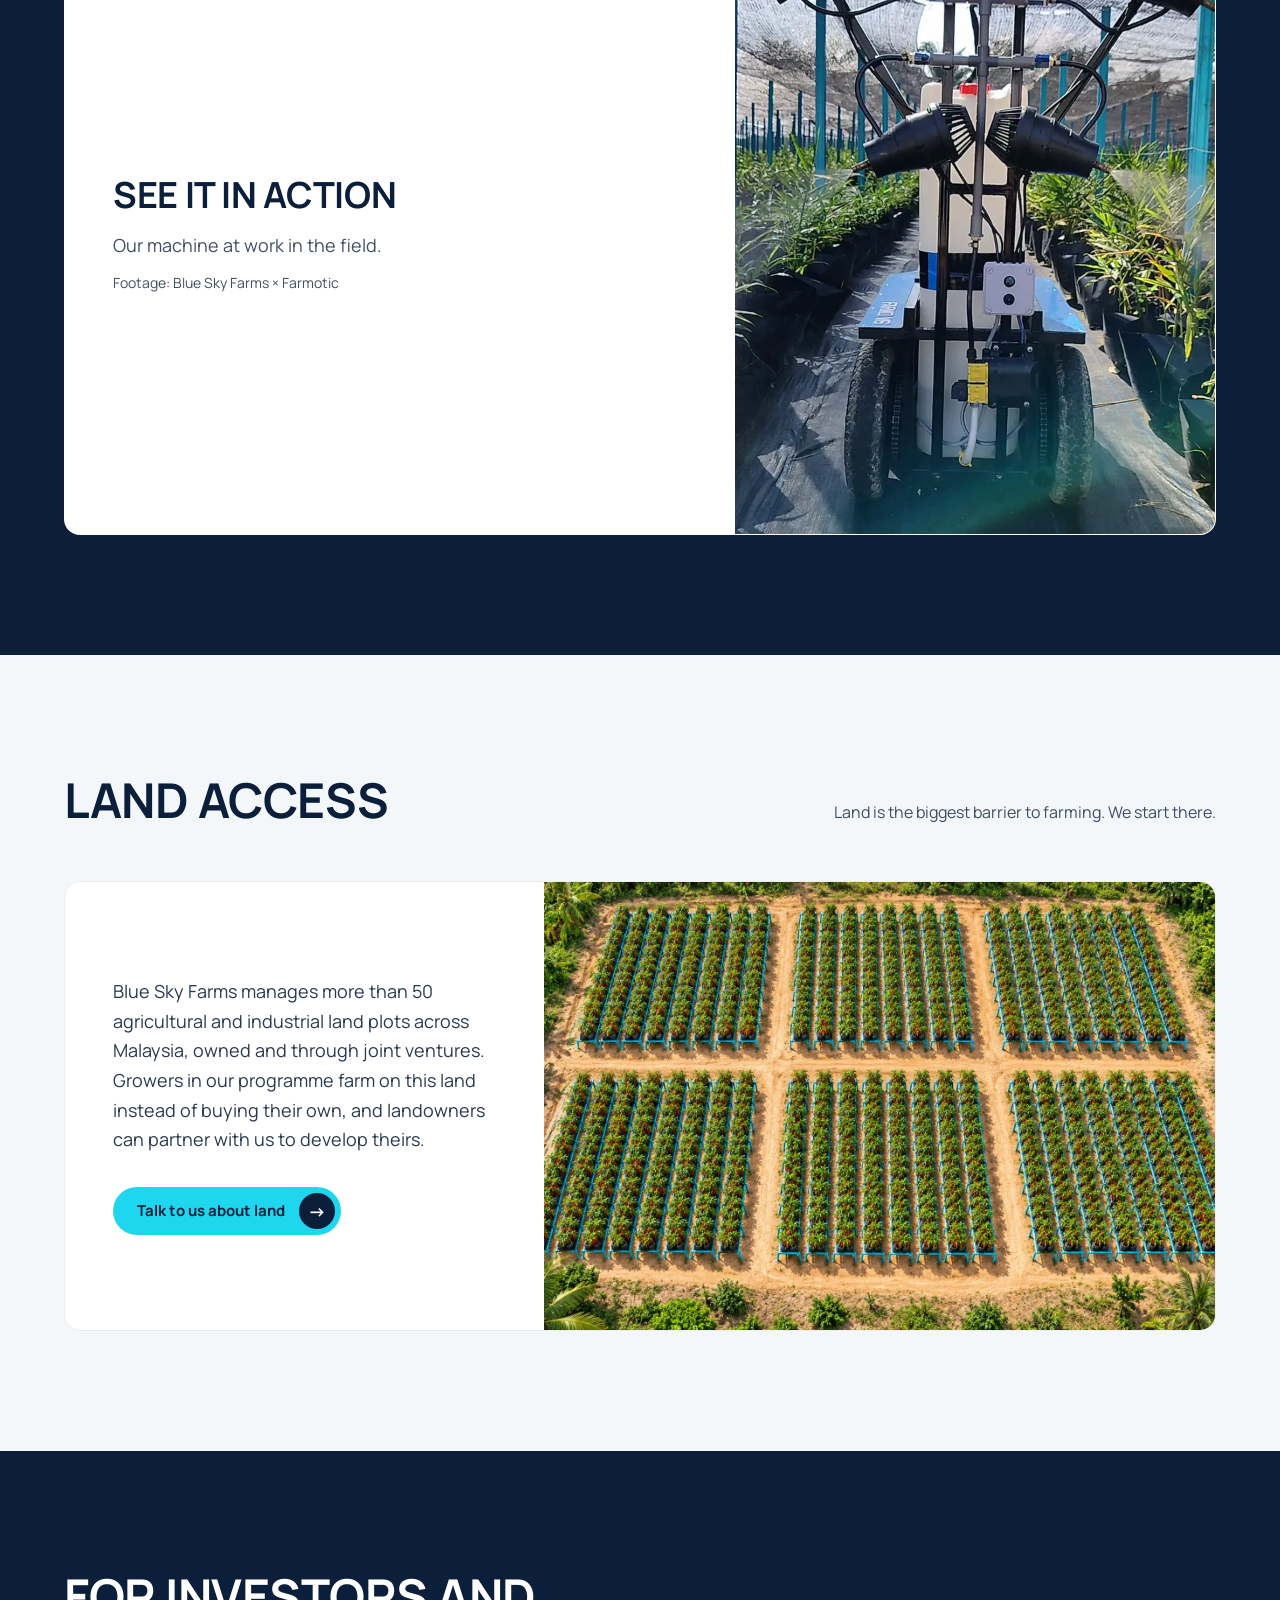
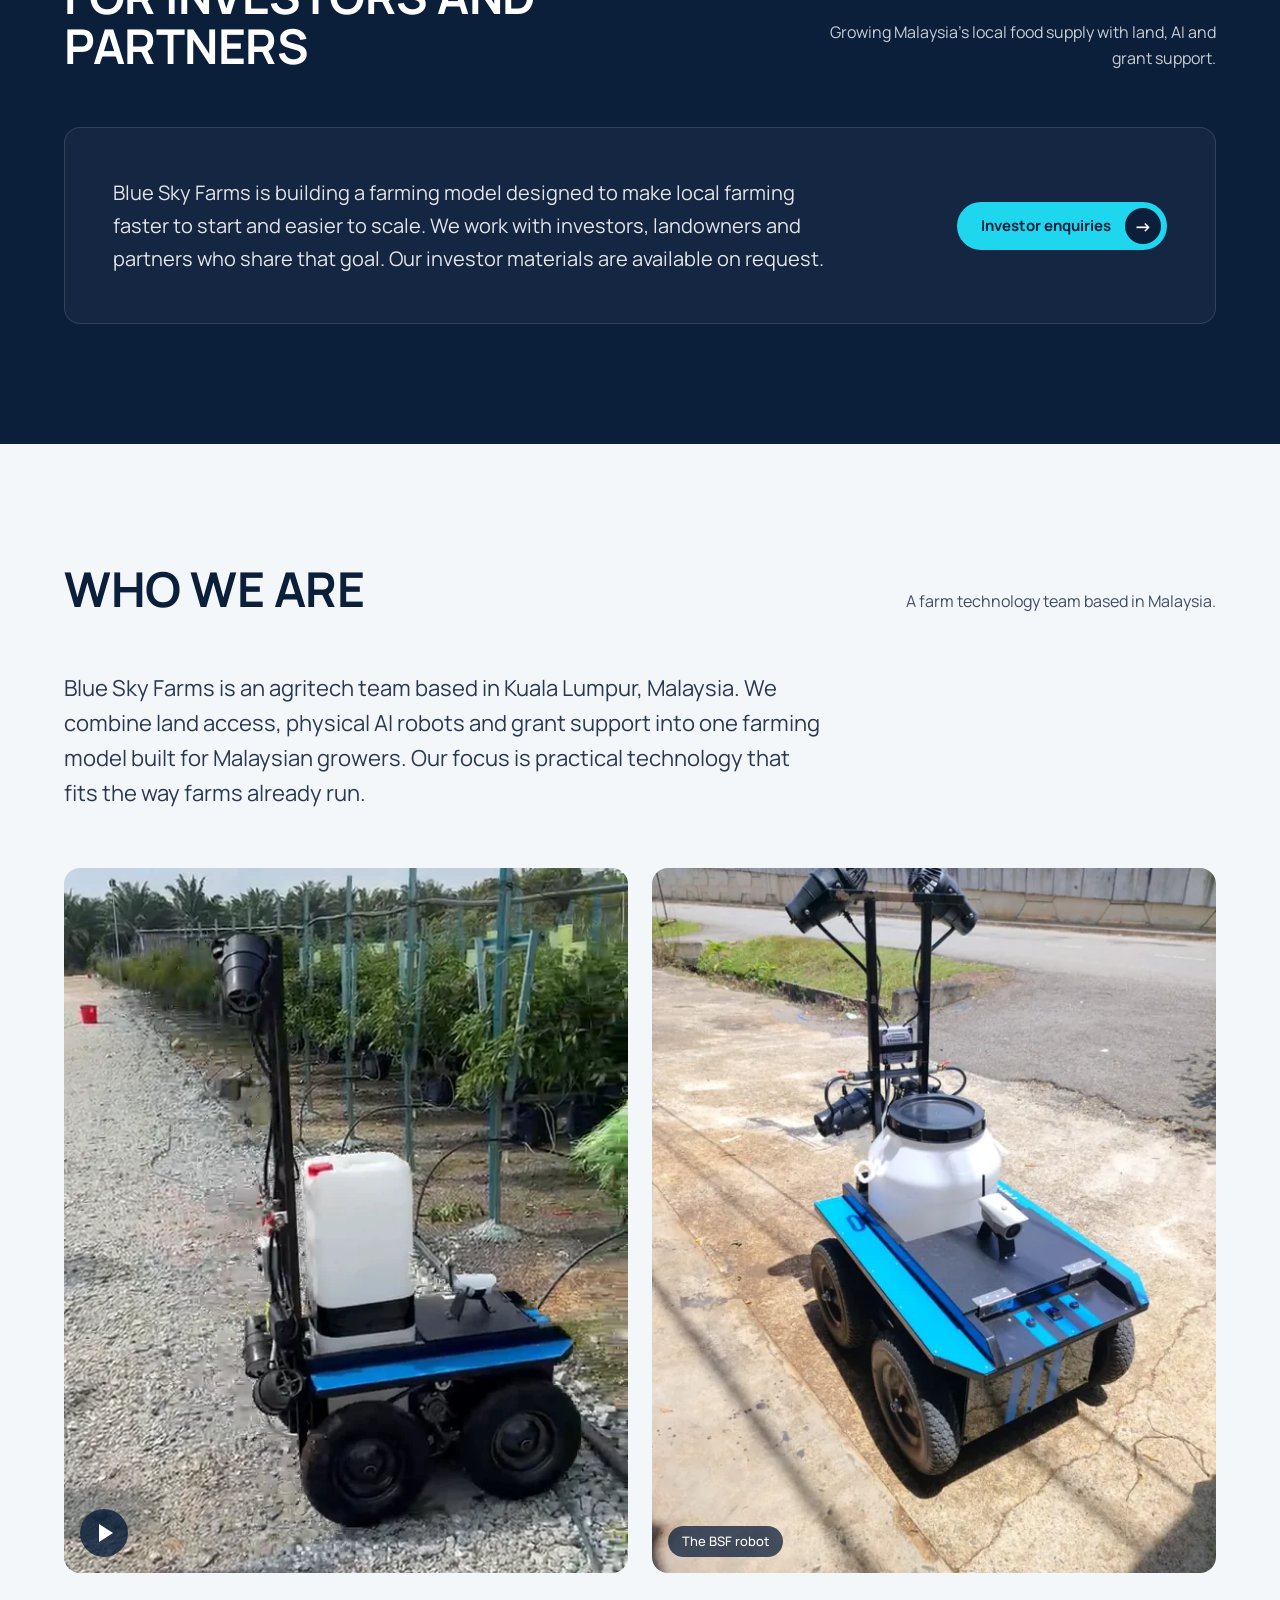
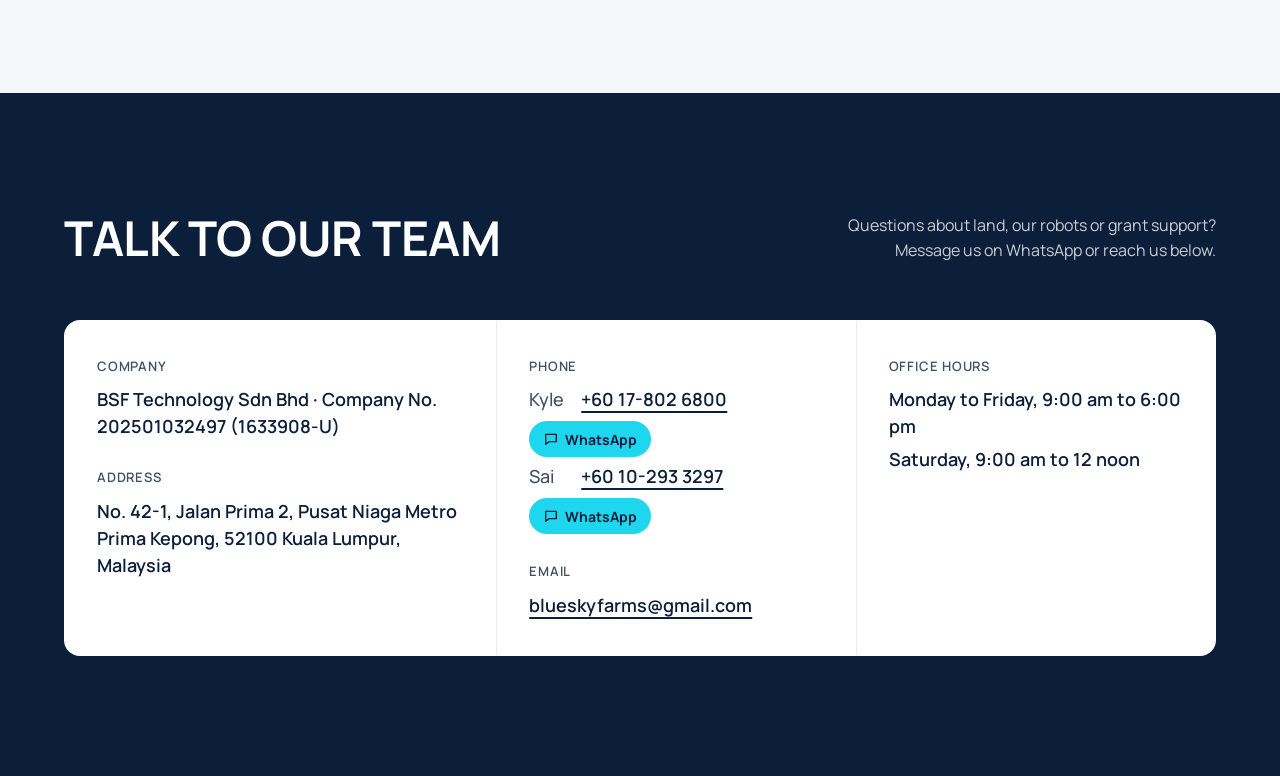
==== commit 2dc90945: "Add original poster beside stacked model cards" ====
--- a/index.html
+++ b/index.html
@@ -82,6 +82,7 @@
           <p class="section__desc">Three parts that remove the biggest barriers to starting a farm.</p>
         </div>
 
+        <div class="model-layout">
         <ul class="model">
           <li class="model__card">
             <span class="model__icon"><svg viewBox="0 0 32 32" aria-hidden="true"><path d="M4 24 16 18l12 6-12 6z"/><path d="M4 24v-3l12-6 12 6v3"/><path d="M16 15V6m0 0c-3 0-5 2-5 5 3 0 5-2 5-5zm0 0c3 0 5 2 5 5-3 0-5-2-5-5z"/></svg></span>
@@ -102,6 +103,14 @@
             <p class="model__body">We help growers find and apply for Malaysian government agricultural grants.</p>
           </li>
         </ul>
+        <figure class="model-poster">
+          <h3 class="model-poster__title">Our vision for scalable farming</h3>
+          <a href="assets/farming-vision-original.webp" target="_blank" rel="noopener" aria-label="Enlarge the original farming vision poster (opens in a new tab)">
+            <img src="assets/farming-vision-original.webp" alt="Future farming, built to scale: original poster describing Free Land, AI Robots and Malaysian grants, with the farming model, vision and formula" width="1163" height="1280" loading="lazy">
+            <span class="model-poster__link">Click to enlarge ↗</span>
+          </a>
+        </figure>
+        </div>
 
         <p class="model__formula">Land × AI × Grants = farming built to scale.</p>
       </div>
--- a/styles.css
+++ b/styles.css
@@ -1355,3 +1355,23 @@
   object-fit: contain;
   border-radius: 8px;
 }
+
+/* Stacked model cards beside a compact original poster. */
+.model-layout { display: grid; grid-template-columns: minmax(0, 1fr) minmax(0, 360px); gap: 48px; align-items: center; }
+.model-layout .model { grid-template-columns: minmax(0, 1fr); gap: 16px; }
+.model-layout .model__card { display: grid; grid-template-columns: 56px minmax(0, 1fr); column-gap: 20px; padding: 24px; }
+.model-layout .model__icon { grid-column: 1; grid-row: 1 / 4; margin-bottom: 0; }
+.model-layout .model__name, .model-layout .model__line, .model-layout .model__body { grid-column: 2; }
+.model-layout .model__line { font-size: 21px; margin: 6px 0 8px; }
+.model-poster { margin: 0; width: 100%; max-width: 320px; justify-self: center; }
+.model-poster__title { margin: 0 0 16px; font-size: 19px; line-height: 1.4; color: var(--navy); }
+.model-poster a { display: block; text-decoration: none; }
+.model-poster img { width: 100%; height: auto; border-radius: 12px; border: 1px solid rgba(11,30,58,.12); box-shadow: 0 6px 20px rgba(11,30,58,.08); }
+.model-poster__link { display: block; margin-top: 12px; color: var(--navy); font-size: 14px; text-decoration: underline; text-underline-offset: 4px; }
+@media (max-width: 900px) {
+  .model-layout { grid-template-columns: minmax(0, 1fr); gap: 32px; }
+}
+@media (max-width: 480px) {
+  .model-layout .model__card { grid-template-columns: 44px minmax(0, 1fr); column-gap: 14px; padding: 20px; }
+  .model-layout .model__icon { width: 44px; height: 44px; }
+}
